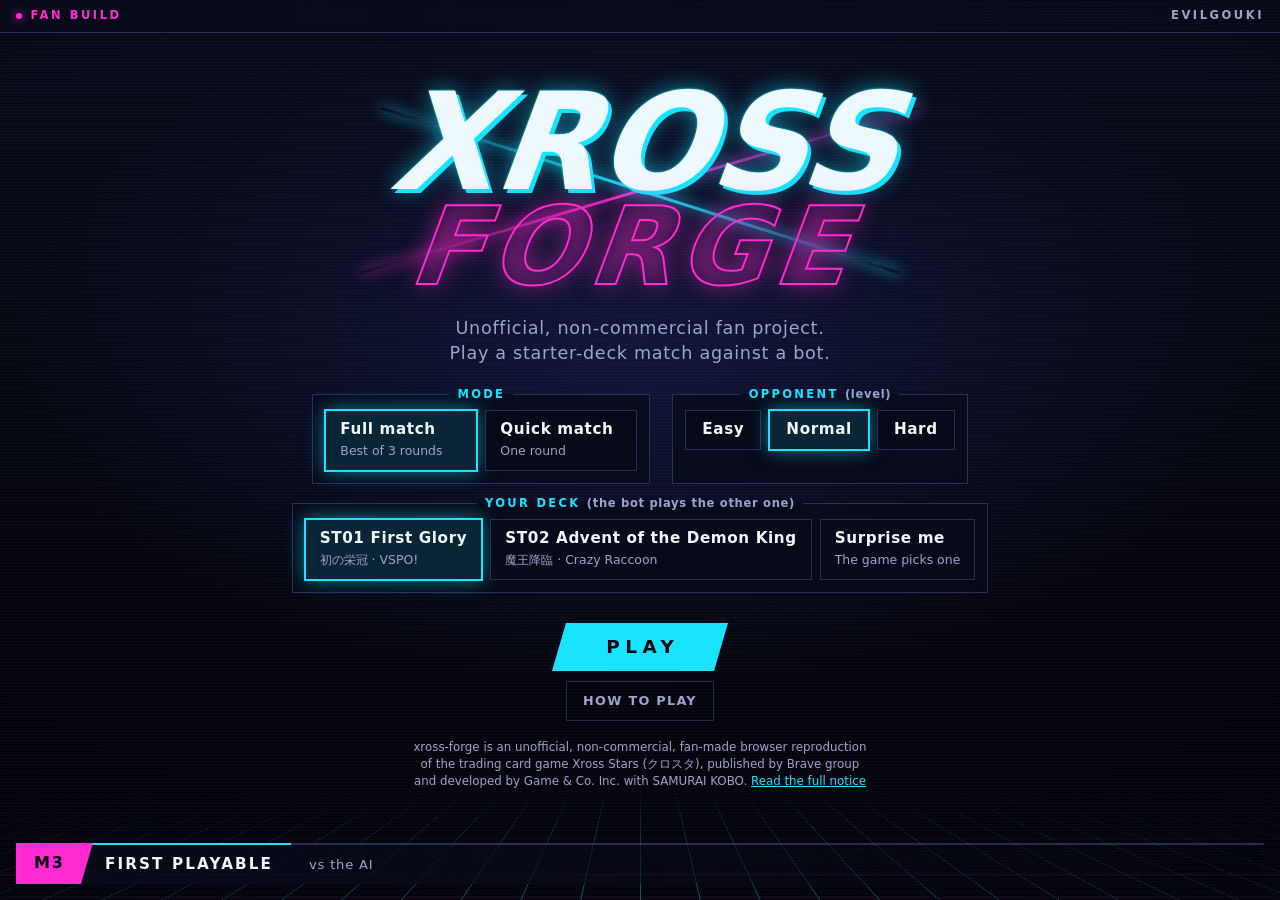
==== index.html @ f501d86b "M4 AI: easy/normal/hard bot in a Web Worker, decides from view() with determinized hidden info Utili" ====
<!DOCTYPE html>
<html lang="en">
<head>
<meta charset="utf-8">
<meta name="viewport" content="width=device-width, initial-scale=1, viewport-fit=cover">
<title>Xross Forge</title>
<link rel="icon" href="data:image/svg+xml,%3Csvg xmlns='http://www.w3.org/2000/svg' viewBox='0 0 32 32'%3E%3Crect width='32' height='32' fill='%2304050c'/%3E%3Cpath d='M6 6l20 20' stroke='%2318e4ff' stroke-width='4'/%3E%3Cpath d='M26 6L6 26' stroke='%23ff2bd1' stroke-width='4'/%3E%3C/svg%3E">
<meta name="theme-color" content="#04050c">
<link rel="stylesheet" href="styles.css?v=6b56ae3789">
</head>
<body>
<!-- Arena backdrop: pure CSS, no images. -->
<div class="arena" aria-hidden="true"><div class="floor"></div><div class="vignette"></div></div>

<div id="app">
  <div class="ticker"><span class="rec">Fan build</span><span>evilgouki</span></div>

  <main class="title" id="title-screen">
    <h1 class="wordmark"><span class="wm-xross">XROSS</span> <span class="wm-forge">FORGE</span></h1>
    <p class="subtitle">Unofficial, non-commercial fan project. Play a starter-deck match against a bot.</p>

    <section class="setup" aria-label="Match setup">
      <fieldset class="opt-group" id="opt-mode">
        <legend>Mode</legend>
        <label class="opt"><input type="radio" name="mode" value="full" checked><span class="opt-body"><b>Full match</b><i>Best of 3 rounds</i></span></label>
        <label class="opt"><input type="radio" name="mode" value="quick"><span class="opt-body"><b>Quick match</b><i>One round</i></span></label>
      </fieldset>
      <fieldset class="opt-group" id="opt-tier">
        <legend>Opponent <span class="legend-sub">(level)</span></legend>
        <label class="opt" title="Plays one card at a time and sometimes misjudges."><input type="radio" name="tier" value="easy"><span class="opt-body"><b>Easy</b></span></label>
        <label class="opt" title="Plans its whole turn before it plays a card."><input type="radio" name="tier" value="normal" checked><span class="opt-body"><b>Normal</b></span></label>
        <label class="opt" title="Plans its turn, then plays out your reply to check it is safe."><input type="radio" name="tier" value="hard"><span class="opt-body"><b>Hard</b></span></label>
      </fieldset>
      <fieldset class="opt-group" id="opt-deck">
        <legend>Your deck <span class="legend-sub">(the bot plays the other one)</span></legend>
        <label class="opt"><input type="radio" name="deck" value="ST01" checked><span class="opt-body"><b>ST01 First Glory</b><i>初の栄冠 · VSPO!</i></span></label>
        <label class="opt"><input type="radio" name="deck" value="ST02"><span class="opt-body"><b>ST02 Advent of the Demon King</b><i>魔王降臨 · Crazy Raccoon</i></span></label>
        <label class="opt"><input type="radio" name="deck" value="random"><span class="opt-body"><b>Surprise me</b><i>The game picks one</i></span></label>
      </fieldset>
    </section>

    <div class="play-wrap">
      <button id="play" class="play" type="button">Play</button>
      <p id="play-why" class="why" role="note" hidden></p>
      <p id="ai-status" class="ai-status" role="status" hidden></p>
      <button id="howto-open" class="btn ghost" type="button">How to play</button>
    </div>
    <p class="notice-line" id="notice-line"><span id="notice-text"></span> <button class="linkish" id="notice-open" type="button">Read the full notice</button></p>
  </main>

  <div id="game" hidden>
    <header id="topbar">
      <div class="tb-left"><span class="tb-kicker">XROSS FORGE</span></div>
      <div id="scorebug" aria-label="Scoreboard"></div>
      <div class="tb-right">
        <button class="btn tiny" id="btn-log" type="button">Log</button>
        <button class="btn tiny" id="btn-flag" type="button">Flag a bug</button>
        <button class="btn tiny" id="btn-speed" type="button">Speed: full</button>
        <button class="btn tiny" id="btn-exit" type="button">Menu</button>
      </div>
    </header>
    <main id="board">
      <section class="side side-1" id="side-1" data-seat="1" aria-label="Opponent"></section>
      <div id="mid">
        <div id="turnchip"></div>
        <div id="hint" role="status" aria-live="polite"></div>
        <div id="confirm-slot"></div>
        <div class="et-wrap">
          <span id="endturn-label" hidden></span>
          <button id="endturn" class="endturn" type="button" disabled><span class="et-main">END<br>TURN</span><span class="et-num"></span></button>
        </div>
      </div>
      <section class="side side-0" id="side-0" data-seat="0" aria-label="You"></section>
      <div id="prompt"></div>
      <button id="prompt-pill" class="pill" type="button" hidden></button>
    </main>
    <div id="hand" aria-label="Your hand"></div>
    <footer id="lower" aria-live="off">
      <span class="lt-tag" id="cap-tag">R1</span>
      <span class="lt-main" id="caption"></span>
    </footer>
    <aside id="drawer" aria-label="Game log">
      <div class="dr-head"><b>Game log</b><button class="btn tiny" id="log-close" type="button">Close</button></div>
      <ol id="log-list"></ol>
    </aside>
  </div>

  <footer class="lower-third" id="title-lower">
    <span class="lt-tag">M3</span>
    <span class="lt-main">First playable</span>
    <span class="lt-sub" id="lt-status">vs a random bot</span>
  </footer>
</div>

<!-- Overlays: decorative layers are pointer-events:none; the prompt, viewer and end screen are real dialogs. -->
<div id="fx-layer" aria-hidden="true"></div>
<div id="spot" aria-hidden="true"></div>
<div id="ribbon" aria-hidden="true"></div>
<div id="banner" aria-hidden="true"></div>
<div id="stinger" aria-hidden="true"></div>
<div id="notice" aria-hidden="true"></div>
<div id="fx-lock" aria-hidden="true"></div>
<button id="end-pill" class="pill" type="button" hidden>Show the result</button>
<div id="viewer" class="modal" role="dialog" aria-modal="true" aria-labelledby="viewer-title">
  <div class="modal-card"><div class="modal-head"><h2 id="viewer-title"></h2><button class="btn tiny" id="viewer-close" type="button">Close</button></div><div id="viewer-body"></div></div>
</div>
<div id="confirm-exit" class="modal" role="dialog" aria-modal="true" aria-labelledby="exit-title">
  <div class="modal-card small"><h2 id="exit-title">Leave the match?</h2>
    <div class="modal-actions">
      <button class="btn primary" id="exit-keep" type="button">Keep playing</button>
      <button class="btn" id="exit-concede" type="button">Concede the match</button>
      <button class="btn ghost" id="exit-quit" type="button">Quit to title</button>
    </div>
  </div>
</div>
<div id="endscreen" class="modal" role="dialog" aria-modal="true" aria-labelledby="end-title-h">
  <div class="modal-card end"><div id="end-body"></div>
    <div class="modal-actions">
      <button class="btn primary" id="end-rematch" type="button">Rematch</button>
      <button class="btn" id="end-title" type="button">Back to title</button>
      <button class="btn" id="end-bug" type="button">Save bug report</button>
      <button class="btn ghost" id="end-look" type="button">Look at the board</button>
    </div>
  </div>
</div>
<div id="howto" class="modal" role="dialog" aria-modal="true" aria-labelledby="howto-title">
  <div class="modal-card howto"><div class="modal-head"><h2 id="howto-title">How to play</h2><button class="btn tiny" id="howto-close" type="button">Close</button></div><div id="howto-body"></div></div>
</div>
<div id="notice-full" class="modal" role="dialog" aria-modal="true" aria-labelledby="notice-title">
  <div class="modal-card howto"><div class="modal-head"><h2 id="notice-title">Notice</h2><button class="btn tiny" id="notice-close" type="button">Close</button></div><div id="notice-body"></div></div>
</div>
<div id="zoom" aria-hidden="true"></div>
<div id="toast" role="status" aria-live="polite"></div>
<div id="ai-error" role="alert" hidden></div>

<!-- engine -->
<script src="js/ns.js?v=d16e124dae"></script>
<script src="js/rng.js?v=dc20b6eb4a"></script>
<script src="data/defects.js?v=e51ead7472"></script>
<script src="data/tags.js?v=d05e18e233"></script>
<script src="data/cards.js?v=c961b48a5c"></script>
<script src="data/decks.js?v=a23cbc6da5"></script>
<script src="data/abilities.js?v=bafac27c28"></script>
<script src="data/art-manifest.js?v=3f9445dbcb"></script>
<script src="data/sound-manifest.js?v=1f6724961e"></script>
<script src="js/engine/state.js?v=a1a0e7429e"></script>
<script src="js/engine/log.js?v=d7d546723a"></script>
<script src="js/engine/doors.js?v=38d30dbdf5"></script>
<script src="js/engine/abilities.js?v=b3fb7a03d6"></script>
<script src="js/engine/attack.js?v=320a253b66"></script>
<script src="js/engine/flow.js?v=5af106082c"></script>
<script src="js/engine/api.js?v=45ab9532d9"></script>
<!-- /engine -->
<!-- ai: the opponent. js/ai/worker.js importScripts the engine block above plus this block (tools/check-pages.mjs keeps them equal). -->
<!-- ai -->
<script src="js/ai/determinize.js?v=0a4954de31"></script>
<script src="js/ai/eval.js?v=9abe927716"></script>
<script src="js/ai/policies.js?v=ed7f5483be"></script>
<script src="js/ai/ai.js?v=3cd8e16f76"></script>
<!-- /ai -->
<!-- UI, in dependency order. Everything under js/ui/ is view layer. -->
<script src="js/ui/core.js?v=8216344311"></script>
<script src="js/ui/logtext.js?v=fec05a0333"></script>
<script src="js/ui/cardview.js?v=4440784c17"></script>
<script src="js/ui/preview.js?v=08d72548bc"></script>
<script src="js/ui/anim.js?v=7541b11a96"></script>
<script src="js/ui/targeting.js?v=7e25fce66c"></script>
<script src="js/ui/prompt.js?v=9fded582d8"></script>
<script src="js/ui/board.js?v=3e4b2495ef"></script>
<script src="js/ui/bot-random.js?v=75e84f3887"></script>
<script src="js/ui/bot-ai.js?v=fb0c3a1577"></script>
<script src="js/ui/game.js?v=bc16ce96f9"></script>
<script src="js/ui/title.js?v=aa9643813f"></script>
<script src="js/ui/boot.js?v=0fb5c858c3"></script>
</body>
</html>
---- styles.css ----
/* xross-forge: esports-broadcast look. Dark arena, neon cyan + magenta, a lower-third bar.
   Colours are custom properties on :root; rules below use the tokens. */
:root {
  color-scheme: dark;

  --bg-0: #04050c;          /* arena floor, darkest */
  --bg-1: #080b1a;          /* arena mid */
  --bg-2: #10153a;          /* arena glow */
  --panel: rgba(8, 11, 26, 0.82);
  --ink: #eef8ff;           /* primary text */
  --dim: #9aa4cc;           /* secondary text */
  --line: rgba(120, 140, 255, 0.28);

  --cyan: #18e4ff;          /* accent 1 */
  --cyan-glow: rgba(24, 228, 255, 0.55);
  --magenta: #ff2bd1;       /* accent 2 */
  --magenta-glow: rgba(255, 43, 209, 0.5);

  --font-display: "Arial Black", "Helvetica Neue", Impact, "Segoe UI", system-ui, sans-serif;
  --font-body: system-ui, -apple-system, "Segoe UI", Roboto, "Helvetica Neue", Arial, sans-serif;

  --gutter: 16px;
}

* { box-sizing: border-box; }
html { background: var(--bg-0); }
body {
  margin: 0;
  min-height: 100vh;
  min-height: 100dvh;
  background: var(--bg-0);
  color: var(--ink);
  font: 16px/1.45 var(--font-body);
  overflow-x: hidden;
  overflow-x: clip;
  -webkit-text-size-adjust: 100%;
}

/* ---- the arena: fixed backdrop, never scrolls, never widens the page ------------------- */
.arena {
  position: fixed;
  inset: 0;
  overflow: hidden;
  z-index: 0;
  pointer-events: none;
  background:
    radial-gradient(ellipse 70% 55% at 50% 38%, var(--bg-2) 0%, transparent 70%),
    linear-gradient(180deg, var(--bg-1) 0%, var(--bg-0) 62%);
}
/* stage lights: two crossing beams (the "xross") */
.arena::before,
.arena::after {
  content: "";
  position: absolute;
  top: -20%;
  left: 50%;
  width: 150vmax;
  height: 150vmax;
  margin-left: -75vmax;
  background: conic-gradient(from 0deg at 50% 0%, transparent 0 14deg, var(--cyan-glow) 15deg 16deg, transparent 17deg 360deg);
  opacity: 0.55;
  transform-origin: 50% 0;
}
.arena::after {
  background: conic-gradient(from 0deg at 50% 0%, transparent 0 343deg, var(--magenta-glow) 344deg 345deg, transparent 346deg 360deg);
}
.floor {
  position: absolute;
  left: -50%;
  right: -50%;
  bottom: -2%;
  height: 62%;
  transform-origin: 50% 100%;
  transform: perspective(520px) rotateX(62deg);
  background:
    linear-gradient(90deg, var(--cyan-glow) 1px, transparent 1px) 0 0 / 64px 64px,
    linear-gradient(0deg, var(--magenta-glow) 1px, transparent 1px) 0 0 / 64px 64px;
  -webkit-mask-image: linear-gradient(0deg, #000 0%, transparent 92%);
  mask-image: linear-gradient(0deg, #000 0%, transparent 92%);
  opacity: 0.85;
  animation: floor-scroll 6s linear infinite;
}
.vignette {
  position: absolute;
  inset: 0;
  background:
    radial-gradient(ellipse 120% 90% at 50% 45%, transparent 55%, var(--bg-0) 100%),
    repeating-linear-gradient(0deg, rgba(255, 255, 255, 0.025) 0 1px, transparent 1px 3px);
}
@keyframes floor-scroll { to { background-position: 0 64px, 0 64px; } }

/* ---- layout: ticker / title / lower third ---------------------------------------------- */
#app {
  position: relative;
  z-index: 1;
  min-height: 100vh;
  min-height: 100dvh;
  display: grid;
  grid-template-rows: auto 1fr auto;
  padding-top: env(safe-area-inset-top);
}

.ticker {
  display: flex;
  align-items: center;
  justify-content: space-between;
  gap: 12px;
  padding: 10px max(var(--gutter), env(safe-area-inset-right)) 10px max(var(--gutter), env(safe-area-inset-left));
  font: 700 0.72rem/1 var(--font-body);
  letter-spacing: 0.22em;
  text-transform: uppercase;
  color: var(--dim);
  border-bottom: 1px solid var(--line);
  background: linear-gradient(90deg, var(--panel), transparent);
}
.ticker .rec { color: var(--magenta); }
.ticker .rec::before { content: ""; display: inline-block; width: 0.55em; height: 0.55em; margin-right: 0.7em; border-radius: 50%; background: var(--magenta); box-shadow: 0 0 10px var(--magenta); animation: blink 1.6s steps(2, jump-none) infinite; }
@keyframes blink { 50% { opacity: 0.25; } }

.title {
  display: flex;
  flex-direction: column;
  align-items: center;
  justify-content: center;
  text-align: center;
  padding: 24px var(--gutter);
  min-width: 0;
}

/* ---- the wordmark: CSS text only ------------------------------------------------------- */
.wordmark {
  position: relative;
  margin: 0;
  display: flex;
  flex-direction: column;
  align-items: center;
  font: 900 italic clamp(3.6rem, 21vw, 9.5rem) / 0.86 var(--font-display);
  letter-spacing: -0.01em;
  text-transform: uppercase;
  transform: skewX(-7deg);
}
.wordmark .wm-xross {
  color: var(--ink);
  text-shadow: 0 0 22px var(--cyan-glow), 0 0 2px var(--cyan), 4px 4px 0 var(--cyan);
}
.wordmark .wm-forge {
  font-size: 0.8em;
  letter-spacing: 0.06em;
  color: transparent;
  -webkit-text-stroke: 2px var(--magenta);
  text-shadow: 0 0 24px var(--magenta-glow);
  paint-order: stroke fill;
}
/* the cross behind the wordmark: two bars, one per accent */
.wordmark::before,
.wordmark::after {
  content: "";
  position: absolute;
  left: -6%;
  right: -6%;
  top: 50%;
  height: 3px;
  z-index: -1;
  transform-origin: 50% 50%;
}
.wordmark::before { background: linear-gradient(90deg, transparent, var(--cyan), transparent); transform: rotate(17deg); box-shadow: 0 0 14px var(--cyan); }
.wordmark::after  { background: linear-gradient(90deg, transparent, var(--magenta), transparent); transform: rotate(-17deg); box-shadow: 0 0 14px var(--magenta); }

.subtitle {
  margin: 22px 0 0;
  max-width: 60ch;
  text-wrap: balance;
  font-size: clamp(0.9rem, 3.6vw, 1.1rem);
  letter-spacing: 0.04em;
  color: var(--dim);
}

/* ---- the Play button: disabled until the engine exists --------------------------------- */
.play-wrap { margin-top: 30px; display: flex; flex-direction: column; align-items: center; gap: 10px; }
.play {
  appearance: none;
  min-width: 11rem;
  min-height: 48px;
  padding: 12px 40px;
  font: 800 1.15rem/1 var(--font-display);
  letter-spacing: 0.3em;
  text-transform: uppercase;
  text-indent: 0.3em;
  color: var(--bg-0);
  background: var(--cyan);
  border: 0;
  clip-path: polygon(14px 0, 100% 0, calc(100% - 14px) 100%, 0 100%);
  cursor: pointer;
  box-shadow: 0 0 28px var(--cyan-glow);
}
.play:hover:not(:disabled) { background: var(--magenta); }
.play:focus-visible { outline: 3px solid var(--magenta); outline-offset: 4px; }
.play:disabled {
  cursor: not-allowed;
  color: var(--dim);
  background: transparent;
  /* clip-path would cut a border, so the outline is an inset shadow instead */
  background-color: var(--panel);
  box-shadow: inset 0 0 0 2px var(--line);
}
.why {
  margin: 0;
  font-size: 0.82rem;
  letter-spacing: 0.12em;
  text-transform: uppercase;
  color: var(--dim);
}
.why::before { content: "LOCKED"; margin-right: 0.9em; padding: 2px 7px; font-weight: 800; letter-spacing: 0.16em; color: var(--magenta); border: 1px solid var(--magenta); }

/* ---- lower third ----------------------------------------------------------------------- */
.lower-third {
  display: flex;
  flex-wrap: wrap;
  align-items: stretch;
  margin: 0 var(--gutter) max(var(--gutter), env(safe-area-inset-bottom));
  max-width: 100%;
}
.lower-third > * { display: flex; align-items: center; padding: 10px 18px; min-width: 0; }
.lt-tag {
  font: 900 1rem/1 var(--font-display);
  letter-spacing: 0.12em;
  color: var(--bg-0);
  background: var(--magenta);
  clip-path: polygon(0 0, 100% 0, calc(100% - 12px) 100%, 0 100%);
  padding-right: 28px;
}
.lt-main {
  font: 800 0.95rem/1.2 var(--font-display);
  letter-spacing: 0.14em;
  text-transform: uppercase;
  background: var(--panel);
  border-top: 2px solid var(--cyan);
  margin-left: -10px;
  padding-left: 22px;
}
.lt-sub {
  flex: 1 1 14rem;
  font-size: 0.82rem;
  letter-spacing: 0.06em;
  color: var(--dim);
  background: linear-gradient(90deg, var(--panel), transparent);
  border-top: 2px solid var(--line);
}
.lt-sub { gap: 0.6em; }
.lt-sub .ok { color: var(--cyan); font-weight: 700; }

/* ---- small screens ---------------------------------------------------------------------- */
@media (max-width: 480px) {
  .lower-third > * { padding: 9px 14px; }
  .lt-sub { flex-basis: 100%; border-top-width: 1px; }
  .lt-main { flex: 1 1 0; }
  .wordmark .wm-forge { -webkit-text-stroke-width: 1.5px; }
}
@media (max-height: 520px) and (orientation: landscape) {
  .title { padding-block: 8px; }
  .wordmark { font-size: clamp(2.6rem, 14vh, 6rem); }
  .subtitle { margin-top: 10px; }
  .play-wrap { margin-top: 14px; }
}
@media (prefers-reduced-motion: reduce) {
  .floor, .ticker .rec::before { animation: none; }
}

/* =====================================================================================
   M3: the first playable. Title setup, the board, prompts, effects.
   Colours are tokens; everything below uses them.
   ===================================================================================== */
:root {
  --c-blue: #3d8bff;
  --c-green: #2fd07a;
  --c-red: #ff4f6a;
  --c-yellow: #ffd23f;
  --c-colorless: #9aa4cc;
  --ok: #3ddc97;
  --danger: #ff4d6d;
  --gold: #ffd23f;
  --card-bg: #0b1030;
  --card-bg-2: #141a45;
  --scrim: rgba(2, 3, 10, 0.72);
  --shade: rgba(0, 0, 0, 0.5);
  --shade-soft: var(--shade-soft);
  --shine: var(--shine);
  --white: #ffffff;
  --clear: rgba(2, 3, 10, 0);
  --focus: var(--magenta);
}
.col-blue { --cc: var(--c-blue); }
.col-green { --cc: var(--c-green); }
.col-red { --cc: var(--c-red); }
.col-yellow { --cc: var(--c-yellow); }
.col-colorless { --cc: var(--c-colorless); }

[hidden] { display: none !important; }
button { font: inherit; color: inherit; }
button:focus-visible, [role="button"]:focus-visible, input:focus-visible + .opt-body { outline: 3px solid var(--focus); outline-offset: 2px; }

/* ---- title: setup panel -------------------------------------------------------------- */
.setup { margin-top: 22px; display: flex; flex-wrap: wrap; gap: 14px 22px; justify-content: center; max-width: min(860px, 100%); }
.opt-group { margin: 0; padding: 10px 12px 12px; border: 1px solid var(--line); background: var(--panel); min-width: 0; display: flex; flex-wrap: wrap; gap: 8px; justify-content: center; }
.opt-group legend { padding: 0 8px; font: 800 0.72rem/1 var(--font-body); letter-spacing: 0.2em; text-transform: uppercase; color: var(--cyan); }
.legend-sub { color: var(--dim); letter-spacing: 0.06em; text-transform: none; font-weight: 600; }
.opt { position: relative; cursor: pointer; }
.opt input { position: absolute; opacity: 0; inset: 0; margin: 0; cursor: pointer; }
.opt-body { display: flex; flex-direction: column; gap: 3px; min-width: 9.5rem; padding: 10px 14px; text-align: left; border: 1px solid var(--line); background: color-mix(in srgb, var(--bg-1) 80%, transparent); }
.opt-body b { font: 800 0.95rem/1.15 var(--font-display); letter-spacing: 0.04em; }
.opt-body i { font-style: normal; font-size: 0.78rem; color: var(--dim); }
.opt input:checked + .opt-body { border-color: var(--cyan); box-shadow: 0 0 0 1px var(--cyan), 0 0 18px var(--cyan-glow); background: color-mix(in srgb, var(--cyan) 12%, var(--bg-1)); }
.opt:hover .opt-body { border-color: var(--magenta); }
.play-wrap { flex-direction: column; }
.notice-line { margin: 18px 0 0; max-width: 62ch; font-size: 0.74rem; line-height: 1.45; color: var(--dim); text-wrap: balance; }
.linkish { appearance: none; background: none; border: 0; padding: 0; color: var(--cyan); text-decoration: underline; cursor: pointer; font-size: inherit; }

/* ---- buttons -------------------------------------------------------------------------- */
.btn { appearance: none; cursor: pointer; padding: 9px 16px; min-height: 40px; font: 800 0.8rem/1.1 var(--font-body); letter-spacing: 0.1em; text-transform: uppercase; color: var(--ink); background: color-mix(in srgb, var(--bg-2) 85%, transparent); border: 1px solid var(--line); }
.btn:hover:not(:disabled) { border-color: var(--cyan); }
.btn.primary { color: var(--bg-0); background: var(--cyan); border-color: var(--cyan); box-shadow: 0 0 16px var(--cyan-glow); }
.btn.primary:hover:not(:disabled) { background: var(--magenta); border-color: var(--magenta); }
.btn.ghost { background: transparent; color: var(--dim); }
.btn.tiny { min-height: 30px; padding: 5px 10px; font-size: 0.68rem; }
.btn.big { min-height: 56px; padding: 14px 28px; font-size: 1.05rem; }
.btn.step { min-width: 40px; min-height: 40px; padding: 4px; font-size: 1.2rem; }
.btn:disabled { opacity: 0.4; cursor: not-allowed; box-shadow: none; }
.btn.is-picked { border-color: var(--magenta); box-shadow: 0 0 12px var(--magenta-glow); }
.pill { position: absolute; left: 50%; top: 50%; transform: translate(-50%, -50%); z-index: 30; appearance: none; cursor: pointer; padding: 10px 18px; font: 800 0.8rem/1 var(--font-body); letter-spacing: 0.08em; text-transform: uppercase; color: var(--bg-0); background: var(--magenta); border: 0; border-radius: 99px; box-shadow: 0 0 22px var(--magenta-glow); animation: pill-pulse 1.4s ease-in-out infinite; }
#end-pill { position: fixed; z-index: 70; top: auto; bottom: 14%; }
@keyframes pill-pulse { 50% { box-shadow: 0 0 34px var(--magenta); } }

/* ---- game shell: the board is the whole window ---------------------------------------- */
body.in-game { overflow: hidden; height: 100dvh; }
body.in-game #app > .ticker, body.in-game #title-screen, body.in-game #title-lower { display: none; }
#game {
  position: fixed; inset: 0; z-index: 2;
  display: grid; grid-template-columns: minmax(0, 1fr); grid-template-rows: auto minmax(0, 1fr) auto auto;
  padding: env(safe-area-inset-top) env(safe-area-inset-right) env(safe-area-inset-bottom) env(safe-area-inset-left);
  overflow: hidden;
  /* sizes: leader slot (square), play-area card, hand card (heights) */
  --lh: clamp(60px, calc((100dvh - 330px) * 0.28), 150px);
  --ph: calc(var(--lh) * 0.62);
  --hh: clamp(84px, calc((100dvh - 330px) * 0.27), 150px);
  --pad: 10px;
}
#topbar { display: grid; grid-template-columns: 1fr auto 1fr; align-items: center; gap: 8px; padding: 6px var(--pad); border-bottom: 1px solid var(--line); background: linear-gradient(180deg, var(--panel), transparent); min-height: 44px; }
.tb-kicker { font: 900 0.7rem/1 var(--font-display); letter-spacing: 0.3em; color: var(--dim); }
.tb-right { display: flex; gap: 6px; justify-content: flex-end; flex-wrap: nowrap; }
#scorebug { display: flex; align-items: stretch; justify-content: center; font-family: var(--font-display); }
.sb-side { display: flex; align-items: center; gap: 8px; padding: 4px 12px; background: var(--panel); border-top: 2px solid var(--line); min-width: 0; }
.sb-side.is-turn { border-top-color: var(--cyan); box-shadow: 0 -6px 14px -8px var(--cyan-glow) inset; }
.sb-opp.is-turn { border-top-color: var(--magenta); }
.sb-you { clip-path: polygon(0 0, 100% 0, calc(100% - 10px) 100%, 0 100%); padding-right: 20px; }
.sb-opp { clip-path: polygon(10px 0, 100% 0, 100% 100%, 0 100%); padding-left: 20px; flex-direction: row-reverse; }
.sb-name { font-weight: 900; letter-spacing: 0.14em; font-size: 0.8rem; }
.sb-deck { font: 600 0.62rem/1 var(--font-body); color: var(--dim); max-width: 9rem; overflow: hidden; text-overflow: ellipsis; white-space: nowrap; letter-spacing: 0.04em; }
.sb-score { font-weight: 900; font-size: 1.5rem; min-width: 1ch; text-align: center; }
.sb-pips { display: flex; gap: 3px; }
.sb-pip { width: 9px; height: 9px; border: 1px solid var(--dim); transform: skewX(-12deg); }
.sb-pip.on { background: var(--gold); border-color: var(--gold); box-shadow: 0 0 8px var(--gold); }
.sb-mid { display: flex; flex-direction: column; align-items: center; justify-content: center; padding: 2px 14px; background: var(--bg-0); border: 1px solid var(--line); min-width: 8.5rem; }
.sb-round { font-weight: 900; font-size: 0.95rem; letter-spacing: 0.18em; }
.sb-mode { font: 700 0.56rem/1.2 var(--font-body); letter-spacing: 0.16em; color: var(--dim); }
.sb-mp { margin-top: 2px; padding: 1px 8px; font: 900 0.58rem/1.3 var(--font-body); letter-spacing: 0.2em; color: var(--bg-0); background: var(--gold); animation: pill-pulse 1s ease-in-out infinite; }
body.match-point .arena { animation: crowd 2.2s ease-in-out infinite; }
@keyframes crowd { 50% { filter: brightness(1.45) saturate(1.3); } }

#board { position: relative; min-height: 0; display: grid; grid-template-rows: minmax(0, 1fr) auto minmax(0, 1fr); padding: 0 var(--pad); overflow: hidden; }
#board.is-locked .is-actable, #board.is-locked .r-actor, #board.is-locked .r-target { animation: none; }

/* ---- a side: zones | field | tactics ------------------------------------------------ */
.side { display: grid; grid-template-columns: auto minmax(0, 1fr) auto; align-items: center; gap: 10px; min-height: 0; padding: 4px 0; border-bottom: 1px solid transparent; }
.side-1 { align-items: end; }
.side.is-active { background: linear-gradient(90deg, transparent, color-mix(in srgb, var(--cyan) 7%, transparent), transparent); }
.side-1.is-active { background: linear-gradient(90deg, transparent, color-mix(in srgb, var(--magenta) 8%, transparent), transparent); }
.zones { display: flex; flex-direction: column; gap: 4px; align-self: center; }
.zone { display: flex; align-items: center; justify-content: space-between; gap: 8px; min-width: 6.6rem; padding: 4px 8px; font: 700 0.6rem/1.1 var(--font-body); letter-spacing: 0.1em; background: var(--panel); border: 1px solid var(--line); color: var(--ink); text-align: left; }
button.zone { cursor: pointer; appearance: none; }
button.zone:hover { border-color: var(--cyan); }
.z-label { color: var(--dim); }
.z-count { font: 800 0.95rem/1 var(--font-display); color: var(--ink); }
.pips { display: flex; gap: 3px; }
.pip { width: 10px; height: 14px; border: 1px solid var(--cyan); transform: skewX(-10deg); }
.pip.on { background: var(--cyan); box-shadow: 0 0 8px var(--cyan-glow); }
.field { display: flex; flex-direction: column; gap: 6px; min-width: 0; align-items: center; justify-content: center; }
.leaders { display: grid; grid-template-columns: repeat(4, var(--lh)); gap: 4px; justify-content: center; }
.playarea { height: var(--ph); width: 100%; max-width: calc(var(--lh) * 4 + 12px); display: flex; align-items: center; justify-content: flex-start; padding: 2px 6px; background: color-mix(in srgb, var(--bg-1) 70%, transparent); border: 1px dashed var(--line); overflow: hidden; }
.playarea > .card { flex: 0 1 auto; margin-right: 6px; }
.pa-empty { font: 700 0.6rem/1 var(--font-body); letter-spacing: 0.2em; color: var(--dim); opacity: 0.6; margin: auto; }
.tactics { display: flex; flex-direction: column; gap: 4px; align-self: center; align-items: center; }
.tac-row { display: flex; gap: 5px; min-height: var(--ph); align-items: center; }

/* ---- cards ---------------------------------------------------------------------------- */
.card { --w: calc(var(--hh) * 5 / 7); position: relative; display: flex; flex-direction: column; flex: 0 0 auto; width: var(--w); aspect-ratio: 5 / 7; container: card / inline-size; background: linear-gradient(180deg, var(--card-bg-2), var(--card-bg)); border: 2px solid var(--cc, var(--line)); border-radius: 6px; overflow: hidden; color: var(--ink); text-align: left; user-select: none; -webkit-user-select: none; -webkit-touch-callout: none; box-shadow: 0 2px 10px var(--shade); }
.card.mini { width: calc(var(--ph) * 5 / 7); }
.card.handcard { width: calc(var(--hh) * 5 / 7); transition: transform 0.12s ease; touch-action: manipulation; }
.c-art { position: relative; flex: 0 0 44%; display: flex; align-items: center; justify-content: center; background: radial-gradient(circle at 30% 20%, color-mix(in srgb, var(--cc, var(--c-colorless)) 70%, var(--white) 10%), color-mix(in srgb, var(--cc, var(--c-colorless)) 28%, var(--card-bg)) 75%); }
.c-init { font: 900 38cqw/1 var(--font-display); font-style: italic; color: color-mix(in srgb, var(--ink) 92%, var(--cc)); text-shadow: 0 2px 0 var(--shade); }
.c-ph { position: absolute; bottom: 2px; left: 0; right: 0; text-align: center; font: 800 clamp(5px, 7cqw, 9px)/1 var(--font-body); letter-spacing: 0.14em; color: color-mix(in srgb, var(--ink) 80%, transparent); text-shadow: 0 1px 2px var(--shade); }
.c-cost { position: absolute; top: 3px; left: 3px; min-width: 20cqw; height: 20cqw; display: flex; align-items: center; justify-content: center; font: 900 14cqw/1 var(--font-display); color: var(--bg-0); background: var(--cyan); border-radius: 50%; box-shadow: 0 0 6px var(--cyan-glow); }
.c-type { position: absolute; top: 3px; right: 3px; padding: 1px 4px; font: 800 clamp(5px, 7.5cqw, 9px)/1.2 var(--font-body); letter-spacing: 0.08em; color: var(--ink); background: var(--scrim); border-radius: 2px; }
.c-name { padding: 3px 6px 0; font: 800 clamp(8px, 11cqw, 15px)/1.15 var(--font-body); }
.c-jp { padding: 0 6px; font: 600 clamp(6px, 8cqw, 11px)/1.2 var(--font-body); color: var(--dim); }
.c-text { padding: 2px 6px 4px; font: 500 clamp(6px, 8cqw, 12px)/1.25 var(--font-body); color: color-mix(in srgb, var(--ink) 88%, transparent); white-space: pre-line; overflow: hidden; flex: 1 1 0; min-height: 0; }
@container card (max-width: 62px) { .c-name, .c-jp, .c-text, .c-ph { display: none; } .c-art { flex: 1 1 auto; } .c-init { font-size: 34cqw; } .c-type { display: none; } }
@container card (min-width: 63px) and (max-width: 86px) { .c-jp, .c-text { display: none; } .c-art { flex-basis: 58%; } }
@container card (min-width: 87px) and (max-width: 119px) { .c-jp { display: none; } }
.card.type-pp .c-text { display: none; }
.card.back { background: repeating-linear-gradient(45deg, var(--card-bg) 0 6px, var(--card-bg-2) 6px 12px); border-color: var(--line); align-items: center; justify-content: center; }
.c-backmark { font: 900 28cqw/1 var(--font-display); font-style: italic; color: var(--dim); opacity: 0.7; }
.card.mini.tac { cursor: default; }
.c-why { position: absolute; left: 0; right: 0; bottom: 0; padding: 3px 5px; font: 700 clamp(7px, 8.5cqw, 11px)/1.2 var(--font-body); color: var(--ink); background: color-mix(in srgb, var(--danger) 78%, var(--bg-0)); }
.c-armed { position: absolute; left: 0; right: 0; bottom: 0; text-align: center; font: 900 clamp(6px, 9cqw, 10px)/1.5 var(--font-body); letter-spacing: 0.16em; color: var(--bg-0); background: var(--gold); }
.card.armed { box-shadow: 0 0 0 2px var(--gold), 0 0 16px var(--gold); }
.card.is-source { box-shadow: 0 0 0 2px var(--magenta), 0 0 16px var(--magenta-glow); }

/* hand */
#hand { display: flex; justify-content: center; align-items: flex-end; height: calc(var(--hh) + 18px); padding: 10px var(--pad) 4px; position: relative; z-index: 3; }
.hand-slot { flex: 0 1 calc(var(--hh) * 5 / 7 + 8px); min-width: 24px; display: flex; justify-content: flex-start; }
.hand-slot:last-child { flex-shrink: 0; }
.handcard:hover, .handcard:focus-visible { transform: translateY(-12px); z-index: 6; }
.handcard.is-selected { transform: translateY(-18px); z-index: 7; }
.handcard.is-lifting, .card.is-lifting { opacity: 0.15; }
.is-disabled { filter: saturate(0.4) brightness(0.72); cursor: help; }
.is-disabled .c-why { filter: none; }
.is-actable { cursor: pointer; animation: actable 1.4s ease-in-out infinite; animation-delay: var(--pd, 0s); border-color: var(--cyan); }
@keyframes actable { 0%, 100% { box-shadow: 0 0 0 1px var(--cyan), 0 0 6px var(--cyan-glow); } 50% { box-shadow: 0 0 0 2px var(--cyan), 0 0 22px var(--cyan); } }
.is-selected { border-color: var(--magenta) !important; animation: none; box-shadow: 0 0 0 3px var(--magenta), 0 0 26px var(--magenta-glow) !important; }

/* ---- leaders -------------------------------------------------------------------------- */
.l-slot { width: var(--lh); height: var(--lh); display: flex; align-items: center; justify-content: center; }
.leader { position: relative; display: flex; flex-direction: column; width: calc(var(--lh) * 0.82); height: var(--lh); container: leader / inline-size; background: linear-gradient(180deg, var(--card-bg-2), var(--card-bg)); border: 2px solid var(--cc, var(--line)); border-radius: 6px; overflow: hidden; transition: transform 0.35s cubic-bezier(.3, .7, .3, 1), filter 0.35s; box-shadow: 0 2px 10px var(--shade); }
.leader .c-art { flex-basis: 38%; }
.leader .c-init { font-size: 30cqw; }
.l-name { padding: 2px 5px 0; font: 800 clamp(9px, 12cqw, 15px)/1.1 var(--font-body); }
.l-jp { padding: 0 5px; font: 600 clamp(7px, 8cqw, 11px)/1.2 var(--font-body); color: var(--dim); white-space: nowrap; overflow: hidden; text-overflow: ellipsis; }
.l-stats { display: flex; flex-direction: column; padding: 1px 5px; font: 800 clamp(9px, 11cqw, 14px)/1.15 var(--font-body); }
.l-atk { color: var(--c-red); filter: brightness(1.25); white-space: nowrap; }
@container leader (max-width: 76px) { .l-stats .k, .l-stats .mx { display: none; } .l-atk::before { content: '\2694\FE0E'; } .l-hp::before { content: '\2665\FE0E'; } .l-stats { gap: 2px; flex-direction: row; justify-content: space-between; } }
.l-hp { color: var(--ok); white-space: nowrap; }
.l-bar { appearance: none; -webkit-appearance: none; display: block; width: calc(100% - 10px); height: 5px; margin: 1px 5px 3px; border: 0; background: var(--bg-0); overflow: hidden; }
.l-bar::-webkit-progress-bar { background: var(--bg-0); }
.l-bar::-webkit-progress-value { background: var(--ok); }
.l-bar::-moz-progress-bar { background: var(--ok); }
.l-dmg { position: absolute; top: 3px; right: 3px; padding: 1px 6px; font: 900 clamp(10px, 14cqw, 16px)/1.2 var(--font-display); color: var(--ink); background: var(--danger); border-radius: 3px; box-shadow: 0 0 8px var(--danger); }
.l-awk { position: absolute; top: 3px; left: 3px; padding: 1px 5px; font: 900 clamp(6px, 8cqw, 10px)/1.3 var(--font-body); letter-spacing: 0.12em; color: var(--bg-0); background: var(--gold); border-radius: 2px; box-shadow: 0 0 10px var(--gold); }
.leader.is-awake { border-color: var(--gold); box-shadow: 0 0 0 1px var(--gold), 0 0 18px color-mix(in srgb, var(--gold) 70%, transparent); background: linear-gradient(180deg, color-mix(in srgb, var(--gold) 22%, var(--card-bg-2)), var(--card-bg)); }
.leader.is-awake .c-art { background: radial-gradient(circle at 50% 30%, var(--gold), color-mix(in srgb, var(--cc) 40%, var(--card-bg)) 80%); }
.leader.is-down { transform: rotate(90deg); filter: grayscale(0.85) brightness(0.55); }
.l-stamp { display: none; position: absolute; inset: auto 0 38% 0; text-align: center; font: 900 clamp(12px, 18cqw, 22px)/1 var(--font-display); letter-spacing: 0.14em; color: var(--danger); text-shadow: 0 0 6px var(--bg-0); }
.leader.is-down .l-stamp { display: block; }
.l-eq { position: absolute; left: 0; right: 0; bottom: 14px; display: flex; flex-direction: column; gap: 1px; padding: 0 3px; }
.eq-chip { font: 800 clamp(6px, 8cqw, 10px)/1.25 var(--font-body); padding: 1px 4px; color: var(--bg-0); background: var(--cyan); border-radius: 2px; white-space: nowrap; overflow: hidden; text-overflow: ellipsis; }
.l-preview { position: absolute; left: 50%; top: 40%; transform: translate(-50%, -50%); padding: 3px 9px; font: 900 clamp(14px, 22cqw, 26px)/1 var(--font-display); color: var(--ink); background: var(--danger); border: 2px solid var(--ink); border-radius: 4px; box-shadow: 0 0 14px var(--danger); z-index: 3; }
.l-preview.is-down { background: var(--bg-0); color: var(--danger); letter-spacing: 0.08em; }
.leader[role="button"] { cursor: pointer; }
.r-actor { border-color: var(--cyan); animation: actable 1.4s ease-in-out infinite; animation-delay: var(--pd, 0s); }
.r-target { border-color: var(--danger); animation: target-pulse 1.4s ease-in-out infinite; animation-delay: var(--pd, 0s); }
.r-choose { border-color: var(--gold); animation: choose-pulse 1.4s ease-in-out infinite; animation-delay: var(--pd, 0s); }
@keyframes target-pulse { 0%, 100% { box-shadow: 0 0 0 1px var(--danger), 0 0 6px var(--danger); } 50% { box-shadow: 0 0 0 2px var(--danger), 0 0 22px var(--danger); } }
@keyframes choose-pulse { 0%, 100% { box-shadow: 0 0 0 1px var(--gold), 0 0 6px var(--gold); } 50% { box-shadow: 0 0 0 2px var(--gold), 0 0 22px var(--gold); } }
.r-picked { animation: none; border-color: var(--magenta); box-shadow: 0 0 0 3px var(--magenta), 0 0 26px var(--magenta-glow); }
.is-hovered { box-shadow: 0 0 0 3px var(--ink), 0 0 20px var(--ink); }

/* ---- the strip between the sides: turn chip, hint, confirm, End turn ------------------- */
#mid { display: flex; align-items: center; gap: 10px; height: 56px; padding: 2px 4px; position: relative; z-index: 4; border-top: 1px solid var(--line); border-bottom: 1px solid var(--line); background: linear-gradient(90deg, transparent, var(--panel) 20%, var(--panel) 80%, transparent); }
#turnchip { flex: 0 0 auto; padding: 4px 10px; font: 900 0.72rem/1 var(--font-display); letter-spacing: 0.16em; color: var(--ink); background: var(--bg-2); border-left: 4px solid var(--magenta); }
#turnchip.is-mine { border-left-color: var(--cyan); background: color-mix(in srgb, var(--cyan) 20%, var(--bg-2)); }
#hint { flex: 1 1 0; min-width: 0; font-size: 0.9rem; line-height: 1.25; color: var(--ink); display: -webkit-box; -webkit-line-clamp: 3; line-clamp: 3; -webkit-box-orient: vertical; overflow: hidden; }
#hint.is-preview { color: var(--gold); font-weight: 700; }
#confirm-slot { display: flex; gap: 6px; flex: 0 1 auto; }
#confirm-slot .btn { white-space: normal; max-width: 22rem; max-height: 100%; overflow: hidden; line-height: 1.1; }
.et-wrap { display: flex; align-items: center; gap: 8px; flex: 0 0 auto; }
#endturn-label { max-width: 10rem; font-size: 0.7rem; line-height: 1.25; color: var(--dim); text-align: right; }
.endturn { appearance: none; position: relative; width: 66px; height: 66px; margin: -5px 0; border-radius: 50%; cursor: pointer; display: flex; flex-direction: column; align-items: center; justify-content: center; gap: 1px; color: var(--bg-0); background: var(--magenta); border: 3px solid var(--ink); box-shadow: 0 0 20px var(--magenta-glow); }
.et-main { font: 900 0.62rem/1.05 var(--font-display); letter-spacing: 0.1em; text-align: center; }
.et-num { font: 900 0.8rem/1 var(--font-display); }
.endturn:disabled { cursor: not-allowed; background: var(--bg-2); color: var(--dim); border-color: var(--line); box-shadow: none; }
.endturn:hover:not(:disabled) { background: var(--cyan); box-shadow: 0 0 24px var(--cyan-glow); }

/* ---- lower third (caption) ------------------------------------------------------------ */
#lower { display: flex; align-items: stretch; margin: 0 var(--pad) 4px; min-height: 30px; }
#lower .lt-tag, #lower .lt-main { padding: 6px 14px; display: flex; align-items: center; }
#lower .lt-tag { font-size: 0.75rem; padding-right: 24px; flex: 0 0 auto; }
#lower .lt-main { flex: 1 1 0; min-width: 0; text-transform: none; letter-spacing: 0.02em; font: 600 0.85rem/1.25 var(--font-body); overflow: hidden; }
.cardref { color: var(--cyan); text-decoration: underline dotted; cursor: help; font-weight: 700; }

/* ---- prompt --------------------------------------------------------------------------- */
#prompt { position: absolute; inset: 0; z-index: 20; display: none; align-items: center; justify-content: center; pointer-events: none; }
#prompt.open { display: flex; }
.prompt-card { pointer-events: auto; display: flex; flex-direction: column; gap: 8px; width: min(760px, 96%); max-height: 96%; padding: 10px 14px; background: color-mix(in srgb, var(--bg-0) 94%, transparent); border: 1px solid var(--cyan); box-shadow: 0 0 30px var(--cyan-glow), 0 0 0 100vmax var(--clear); }
.prompt-card.is-modal { box-shadow: 0 0 30px var(--cyan-glow), 0 0 0 100vmax var(--scrim); }
.p-head { display: flex; gap: 12px; align-items: flex-start; }
.p-source .card { --w: 56px; }
.p-titles { min-width: 0; flex: 1; }
.p-purpose { font: 900 0.68rem/1.2 var(--font-body); letter-spacing: 0.18em; color: var(--cyan); }
.p-tag { padding: 1px 8px; color: var(--bg-0); background: var(--cyan); }
.p-from { color: var(--dim); letter-spacing: 0.06em; text-transform: none; font-weight: 700; }
.p-text { margin-top: 4px; font: 800 1.05rem/1.25 var(--font-body); }
.p-rule { margin-top: 2px; font-size: 0.74rem; color: var(--dim); }
.p-body { min-height: 0; overflow-y: auto; overscroll-behavior: contain; }
.p-big { display: flex; gap: 14px; justify-content: center; flex-wrap: wrap; padding: 6px 0; }
.p-chips { display: flex; flex-wrap: wrap; gap: 6px; }
.chip { appearance: none; cursor: pointer; display: flex; align-items: center; gap: 8px; padding: 6px 10px; min-height: 38px; background: var(--bg-2); border: 1px solid var(--line); font-size: 0.82rem; }
.chip.is-picked, .chip:hover { border-color: var(--magenta); box-shadow: 0 0 12px var(--magenta-glow); }
.chip-side { font: 900 0.55rem/1 var(--font-body); letter-spacing: 0.12em; color: var(--bg-0); background: var(--dim); padding: 2px 5px; }
.chip-name { font-weight: 800; }
.chip-hp { color: var(--ok); font-weight: 700; }
.p-cards { --pw: clamp(62px, 11vw, 90px); display: grid; grid-template-columns: repeat(auto-fit, var(--pw, 88px)); gap: 10px; justify-content: center; padding: 4px 0; }
.p-cards .card.pick { --w: var(--pw, 88px); width: var(--pw, 88px); cursor: pointer; }
.p-cards .card.pick.is-picked { border-color: var(--magenta); box-shadow: 0 0 0 3px var(--magenta), 0 0 24px var(--magenta-glow); transform: translateY(-4px); }
.p-cards.with-text { --pw: 132px; }
.p-cards.with-text .card .c-text { display: block; }
.p-dist { display: flex; flex-direction: column; gap: 6px; }
.p-total { font: 900 1.6rem/1 var(--font-display); color: var(--gold); text-align: center; }
.p-dist-row { display: grid; grid-template-columns: minmax(0, 1fr) auto auto auto auto; gap: 10px; align-items: center; padding: 4px 8px; background: var(--bg-2); border: 1px solid var(--line); }
.p-dist-row.is-hovered { border-color: var(--ink); }
.p-dist-name { font-weight: 800; }
.p-dist-hp { color: var(--ok); font-weight: 700; font-size: 0.8rem; }
.p-dist-n { min-width: 3ch; text-align: center; font: 900 1.2rem/1 var(--font-display); }
.p-note { font-size: 0.85rem; color: var(--dim); }
.p-foot { display: flex; gap: 8px; justify-content: flex-end; flex-wrap: wrap; }

/* ---- drawer, modals, viewer --------------------------------------------------------- */
#drawer { position: absolute; top: 44px; bottom: 0; right: 0; width: min(380px, 92vw); z-index: 25; display: flex; flex-direction: column; background: color-mix(in srgb, var(--bg-0) 95%, transparent); border-left: 1px solid var(--cyan); transform: translateX(105%); transition: transform 0.2s ease; visibility: hidden; }
#drawer.open { transform: none; visibility: visible; }
.dr-head { display: flex; justify-content: space-between; align-items: center; padding: 8px 12px; border-bottom: 1px solid var(--line); }
#log-list { list-style: none; margin: 0; padding: 6px 10px 12px; overflow-y: auto; flex: 1; font-size: 0.8rem; line-height: 1.35; }
.log-row { padding: 3px 0; border-bottom: 1px solid color-mix(in srgb, var(--line) 50%, transparent); }
.log-row.via { margin-left: 16px; border-left: 2px solid var(--line); padding-left: 8px; color: var(--dim); }
.log-row.theirs .log-tag { background: var(--magenta); }
.log-tag { display: inline-block; margin-right: 6px; padding: 0 5px; font: 800 0.58rem/1.5 var(--font-body); color: var(--bg-0); background: var(--cyan); }
.log-row.type-awaken, .log-row.type-down { color: var(--gold); }
.modal { position: fixed; inset: 0; z-index: 70; display: none; align-items: center; justify-content: center; padding: 16px; background: var(--scrim); }
.modal.open { display: flex; }
.modal-card { width: min(720px, 100%); max-height: 100%; overflow: auto; padding: 16px 18px; background: var(--bg-0); border: 1px solid var(--cyan); box-shadow: 0 0 40px var(--cyan-glow); }
.modal-card.small { width: min(420px, 100%); }
.modal-card.end { width: min(520px, 100%); text-align: center; }
.modal-card.howto { width: min(680px, 100%); }
.modal-head { display: flex; justify-content: space-between; align-items: center; gap: 12px; margin-bottom: 8px; }
.modal-head h2, .modal-card h2 { margin: 0; font: 900 1.1rem/1.2 var(--font-display); letter-spacing: 0.08em; text-transform: uppercase; }
.modal-actions { display: flex; flex-wrap: wrap; gap: 8px; justify-content: center; margin-top: 14px; }
.v-note { margin: 4px 0 10px; font-size: 0.82rem; color: var(--dim); }
.v-cards { display: flex; flex-wrap: wrap; gap: 8px; }
.card.mini.big { --w: 96px; width: 96px; }
.ht-row { margin-bottom: 10px; }
.ht-h { margin: 0; font: 900 0.74rem/1.3 var(--font-body); letter-spacing: 0.16em; text-transform: uppercase; color: var(--cyan); }
.ht-p { margin: 2px 0 0; font-size: 0.86rem; line-height: 1.45; color: var(--ink); }
.ht-list { margin: 8px 0 0; padding-left: 1.2em; font-size: 0.84rem; line-height: 1.45; }
.end-head { margin: 0; font: 900 clamp(2rem, 9vw, 3.4rem)/1 var(--font-display); font-style: italic; letter-spacing: 0.06em; }
.end-head.is-win { color: var(--gold); text-shadow: 0 0 24px var(--gold); }
.end-head.is-lose { color: var(--danger); text-shadow: 0 0 24px var(--danger); }
.end-reason, .end-mode { margin: 8px 0 0; color: var(--dim); font-size: 0.86rem; }
.end-score { display: flex; justify-content: center; align-items: baseline; gap: 14px; margin-top: 12px; font-family: var(--font-display); }
.es-n { font-size: 2.6rem; font-weight: 900; }
.es-side { font-size: 0.8rem; letter-spacing: 0.16em; text-transform: uppercase; color: var(--dim); }
#toast { position: fixed; left: 50%; bottom: 18%; transform: translateX(-50%); z-index: 90; max-width: min(520px, 92vw); padding: 10px 16px; font-size: 0.85rem; background: var(--bg-0); border: 1px solid var(--magenta); box-shadow: 0 0 20px var(--magenta-glow); opacity: 0; pointer-events: none; transition: opacity 0.2s; }
#toast.show { opacity: 1; }

/* ---- hover zoom ------------------------------------------------------------------------- */
#zoom { position: fixed; z-index: 80; left: 0; top: 0; pointer-events: none; opacity: 0; width: min(420px, 92vw); }
#zoom.open { opacity: 1; }
#zoom.pinned { left: 50% !important; top: 50% !important; transform: translate(-50%, -50%); }
.zoom-in { display: flex; gap: 12px; padding: 12px; background: color-mix(in srgb, var(--bg-0) 96%, transparent); border: 1px solid var(--cyan); box-shadow: 0 0 36px var(--cyan-glow); }
.card.zoomcard { --w: 150px; width: 150px; flex: 0 0 150px; }
.zoom-info { min-width: 0; display: flex; flex-direction: column; gap: 5px; }
.z-en { font: 900 1.1rem/1.15 var(--font-display); }
.z-jp { color: var(--dim); font-size: 0.85rem; }
.z-meta { font: 800 0.66rem/1.3 var(--font-body); letter-spacing: 0.1em; color: var(--cyan); text-transform: uppercase; }
.z-stat { font-size: 0.78rem; line-height: 1.35; }
.z-now { color: var(--gold); }
.z-text { font-size: 0.86rem; line-height: 1.4; white-space: pre-line; }
.z-note { font-size: 0.62rem; color: var(--dim); }
@media (max-width: 480px) { .zoom-in { flex-direction: column; align-items: center; } }

/* ---- effects layer ---------------------------------------------------------------------- */
#fx-layer { position: fixed; inset: 0; z-index: 40; pointer-events: none; overflow: hidden; }
#fx-lock { position: fixed; inset: 0; z-index: 50; display: none; background: transparent; cursor: pointer; }
#fx-lock.open { display: block; }
.fx-float { position: fixed; transform: translate(-50%, -50%); font: 900 clamp(22px, 4vw, 40px)/1 var(--font-display); font-style: italic; color: var(--ink); text-shadow: 0 0 10px var(--bg-0), 0 3px 0 var(--bg-0); animation: float-up var(--dur, 1.1s) ease-out forwards; white-space: nowrap; }
.fx-float.is-dmg { color: var(--danger); }
.fx-float.is-heal { color: var(--ok); }
.fx-float.is-ko { color: var(--gold); }
@keyframes float-up { 0% { transform: translate(-50%, -30%) scale(0.5); opacity: 0; } 15% { transform: translate(-50%, -70%) scale(1.25); opacity: 1; } 100% { transform: translate(-50%, -190%) scale(1); opacity: 0; } }
.fx-burst { position: fixed; width: 0; height: 0; }
.fx-shard { position: absolute; left: 0; top: 0; width: 5px; height: calc(var(--size, 80px) * 0.35); background: var(--danger); transform-origin: 50% 0; transform: rotate(var(--a)) translateY(8px); animation: shard 0.55s ease-out forwards; box-shadow: 0 0 8px var(--danger); }
.fx-burst.is-ko .fx-shard { background: var(--gold); box-shadow: 0 0 8px var(--gold); }
@keyframes shard { 0% { opacity: 1; transform: rotate(var(--a)) translateY(8px) scaleY(0.2); } 100% { opacity: 0; transform: rotate(var(--a)) translateY(calc(var(--size, 80px) * 0.55)) scaleY(1); } }
.fx-arrow { position: fixed; left: 0; top: 0; }
.fx-arrow-path { fill: none; stroke: var(--cyan); stroke-width: 6; stroke-linecap: round; filter: drop-shadow(0 0 6px var(--cyan)); stroke-dasharray: 1200; stroke-dashoffset: 1200; animation: draw 0.5s ease-out forwards; }
.fx-arrow-head { fill: var(--cyan); filter: drop-shadow(0 0 6px var(--cyan)); opacity: 0; animation: fade-in 0.1s 0.4s forwards; }
.fx-arrow.is-theirs .fx-arrow-path { stroke: var(--magenta); filter: drop-shadow(0 0 6px var(--magenta)); }
.fx-arrow.is-theirs .fx-arrow-head { fill: var(--magenta); filter: drop-shadow(0 0 6px var(--magenta)); }
@keyframes draw { to { stroke-dashoffset: 0; } }
@keyframes fade-in { to { opacity: 1; } }
.fly { position: fixed; margin: 0; z-index: 41; pointer-events: none; transition: none; }
.fly.handcard { width: auto; }
.fx-hit { animation: hit-shake 0.4s; }
@keyframes hit-shake { 20% { transform: translateX(-6px); filter: brightness(2); } 40% { transform: translateX(6px); } 60% { transform: translateX(-4px); } }
.leader.is-down.fx-hit { animation: none; }
.fx-heal { box-shadow: 0 0 0 3px var(--ok), 0 0 28px var(--ok); }
.fx-equip { box-shadow: 0 0 0 3px var(--cyan), 0 0 28px var(--cyan); }
.fx-attacker { box-shadow: 0 0 0 3px var(--cyan), 0 0 24px var(--cyan); }
.fx-target { box-shadow: 0 0 0 3px var(--danger), 0 0 24px var(--danger); }
.fx-pulse { border-color: var(--cyan); box-shadow: 0 0 16px var(--cyan); }
.fx-awake { animation: awake-flip 0.9s ease-out; }
@keyframes awake-flip { 0% { transform: rotateY(90deg) scale(1.2); filter: brightness(3); } 100% { transform: none; filter: none; } }

#spot { position: fixed; left: 50%; top: 42%; z-index: 45; pointer-events: none; transform: translate(-50%, -50%) translateY(-40vh) scale(0.5); opacity: 0; transition: transform var(--travel, 0.5s) cubic-bezier(.2, .8, .3, 1), opacity var(--travel, 0.5s); }
#spot.show { transform: translate(-50%, -50%); opacity: 1; }
#spot.show.fade { opacity: 0; transition: opacity var(--fade, 0.25s); }
.card.spotcard { --w: min(210px, 40vw); width: var(--w); box-shadow: 0 0 0 3px var(--magenta), 0 0 50px var(--magenta-glow); }

#ribbon { position: fixed; left: 0; top: 24%; z-index: 48; pointer-events: none; transform: translateX(-110%); opacity: 0; transition: transform 0.35s cubic-bezier(.2, .8, .3, 1), opacity 0.35s; }
#ribbon.show { transform: none; opacity: 1; }
.ribbon-in { display: flex; align-items: baseline; gap: 14px; padding: 8px 40px 8px 24px; font-family: var(--font-display); clip-path: polygon(0 0, 100% 0, calc(100% - 22px) 100%, 0 100%); background: var(--cyan); color: var(--bg-0); box-shadow: 0 0 30px var(--cyan-glow); }
.ribbon-in.is-theirs { background: var(--magenta); }
.rb-main { font-size: clamp(1.2rem, 4vw, 2rem); font-weight: 900; letter-spacing: 0.18em; font-style: italic; }
.rb-sub { font-size: 0.8rem; font-weight: 800; letter-spacing: 0.2em; }

#banner { position: fixed; left: 0; right: 0; top: 36%; z-index: 48; pointer-events: none; opacity: 0; transform: scaleY(0.2); transition: transform 0.28s cubic-bezier(.2, .8, .3, 1), opacity 0.2s; }
#banner.show { opacity: 1; transform: none; }
.banner-in { display: flex; flex-direction: column; align-items: center; padding: 14px 16px; background: linear-gradient(90deg, transparent, var(--scrim) 12%, var(--scrim) 88%, transparent); border-top: 2px solid var(--cyan); border-bottom: 2px solid var(--magenta); }
.bn-main { font: 900 clamp(2rem, 9vw, 5rem)/1 var(--font-display); font-style: italic; letter-spacing: 0.08em; text-shadow: 0 0 24px var(--cyan-glow), 4px 4px 0 var(--cyan); }
.bn-sub { margin-top: 6px; font: 800 clamp(0.8rem, 2.4vw, 1.1rem)/1 var(--font-body); letter-spacing: 0.24em; text-transform: uppercase; color: var(--dim); }
.banner-in.tone-win .bn-main { color: var(--gold); text-shadow: 0 0 30px var(--gold), 4px 4px 0 var(--magenta); }
.banner-in.tone-lose .bn-main { color: var(--danger); text-shadow: 0 0 30px var(--danger), 4px 4px 0 var(--bg-2); }

#stinger { position: fixed; left: 0; right: 0; top: 30%; z-index: 49; pointer-events: none; opacity: 0; transform: translateX(-30%) skewX(-8deg); transition: transform 0.3s cubic-bezier(.2, .9, .3, 1.2), opacity 0.2s; }
#stinger.show { opacity: 1; transform: skewX(-8deg); }
.stinger-in { position: relative; display: flex; flex-direction: column; align-items: center; padding: 16px 16px 14px; background: linear-gradient(100deg, color-mix(in srgb, var(--magenta) 85%, var(--bg-0)), color-mix(in srgb, var(--cyan) 85%, var(--bg-0))); border-top: 4px solid var(--gold); border-bottom: 4px solid var(--gold); box-shadow: 0 0 60px var(--gold); overflow: hidden; }
.stinger-in::after { content: ""; position: absolute; top: 0; bottom: 0; width: 18%; left: -30%; background: linear-gradient(90deg, transparent, var(--shine), transparent); animation: sweep 1.2s ease-out 0.15s forwards; }
@keyframes sweep { to { left: 120%; } }
.stinger-in.is-theirs { background: linear-gradient(100deg, color-mix(in srgb, var(--cyan) 70%, var(--bg-0)), color-mix(in srgb, var(--magenta) 85%, var(--bg-0))); }
.st-kicker { font: 800 clamp(0.7rem, 2vw, 0.95rem)/1 var(--font-body); letter-spacing: 0.3em; color: var(--ink); opacity: 0.9; }
.st-name { margin-top: 4px; font: 900 clamp(1.8rem, 7vw, 4.2rem)/1.05 var(--font-display); font-style: italic; letter-spacing: 0.04em; color: var(--ink); text-shadow: 0 4px 0 var(--shade-soft); text-align: center; }
.st-jp { font-size: clamp(0.8rem, 2.4vw, 1.2rem); color: var(--ink); opacity: 0.85; }
.st-word { margin-top: 4px; padding: 2px 22px; font: 900 clamp(1.1rem, 4vw, 2.2rem)/1.2 var(--font-display); letter-spacing: 0.4em; text-indent: 0.4em; color: var(--bg-0); background: var(--gold); box-shadow: 0 0 24px var(--gold); }
.st-stats { margin-top: 6px; font: 800 clamp(0.8rem, 2.4vw, 1.1rem)/1 var(--font-body); letter-spacing: 0.2em; }

#notice { position: fixed; left: 50%; top: 56px; z-index: 48; pointer-events: none; opacity: 0; transform: translate(-50%, -20px); transition: transform 0.25s, opacity 0.25s; width: max-content; max-width: 94vw; }
#notice.show { opacity: 1; transform: translate(-50%, 0); }
.notice-in { display: flex; gap: 10px; align-items: baseline; flex-wrap: wrap; justify-content: center; padding: 8px 18px; background: var(--bg-0); border: 1px solid var(--gold); box-shadow: 0 0 24px color-mix(in srgb, var(--gold) 60%, transparent); }
.nt-main { font: 900 0.95rem/1 var(--font-display); letter-spacing: 0.2em; color: var(--gold); }
.nt-sub { font-size: 0.82rem; color: var(--ink); }
.notice-in.tone-dim { border-color: var(--line); box-shadow: none; }
.notice-in.tone-dim .nt-main { color: var(--dim); }

/* ---- portrait / narrow: zones and tactics go above the leaders ---------------------------- */
@media (max-aspect-ratio: 1/1), (max-width: 720px) {
  #game { --lh: min(calc((100vw - 28px) / 4), calc((100dvh - 480px) * 0.36)); --ph: calc(var(--lh) * 0.66); --hh: clamp(84px, calc((100dvh - 330px) * 0.2), 122px); --pad: 8px; }
  .side { grid-template-columns: minmax(0, 1fr) auto; grid-template-areas: "zones tactics" "field field"; row-gap: 3px; align-items: center; }
  .zones { grid-area: zones; flex-direction: row; flex-wrap: wrap; gap: 3px; align-self: center; }
  .field { grid-area: field; }
  .tactics { grid-area: tactics; flex-direction: row; align-items: center; gap: 4px; }
  .tactics .z-label { writing-mode: vertical-rl; transform: rotate(180deg); font-size: 0.5rem; }
  .side-1 .field { flex-direction: column; }
  .zones { flex-wrap: nowrap; min-width: 0; gap: 2px; }
  .zone { min-width: 0; flex: 0 1 auto; flex-direction: column; align-items: flex-start; gap: 1px; padding: 2px 4px; font-size: 0.46rem; letter-spacing: 0.04em; }
  .z-count { font-size: 0.8rem; }
  .pip { width: 6px; height: 11px; }
  .z-pp { align-items: flex-start; }
  .tac-row { min-height: 0; }
  #topbar { grid-template-columns: 1fr; grid-template-rows: auto auto; row-gap: 3px; padding: 3px var(--pad); min-height: 0; }
  .tb-left { display: none; }
  .tb-right { grid-row: 2; justify-content: center; gap: 4px; }
  #scorebug { grid-row: 1; justify-content: center; }
  .sb-deck { display: none; }
  .sb-side { padding: 3px 12px; gap: 6px; }
  .sb-mid { min-width: 0; padding: 2px 10px; }
  .sb-mode, .sb-round, .sb-mp { white-space: nowrap; }
  .btn.tiny { padding: 4px 7px; min-height: 28px; font-size: 0.6rem; letter-spacing: 0.04em; }
  #mid { gap: 6px; height: 52px; flex-wrap: nowrap; }
  #turnchip { font-size: 0.6rem; padding: 3px 6px; }
  #hint { font-size: 0.75rem; -webkit-line-clamp: 3; }
  #endturn-label { display: none; }
  #mid:has(#confirm-slot > *) #hint, #mid:has(#confirm-slot > *) #turnchip { display: none; }
  .endturn { width: 58px; height: 58px; }
  #confirm-slot .btn { font-size: 0.66rem; padding: 4px 8px; min-height: 36px; max-width: 11rem; letter-spacing: 0.04em; }
  .p-cards.with-text { --pw: 100px; }
  #lower .lt-main { font-size: 0.75rem; }
  .sb-pips { display: none; }
  .prompt-card { padding: 8px 10px; }
}

/* ---- short landscape (phone sideways): compact leaders ----------------------------------- */
@media (max-height: 520px) and (min-aspect-ratio: 1/1) {
  #game { --lh: 52px; --ph: 36px; --hh: 74px; --pad: 8px; }
  #topbar { min-height: 30px; padding: 2px var(--pad); }
  .tb-kicker { display: none; }
  #topbar { grid-template-columns: 1fr auto; }
  .tb-left { display: none; }
  #scorebug { justify-content: flex-start; }
  .sb-mid { padding: 0 8px; } .sb-mode { display: none; } .sb-deck { display: none; }
  .side { padding: 1px 0; gap: 6px; }
  .zones { flex-direction: row; flex-wrap: wrap; width: 7.4rem; gap: 2px; }
  .zone { min-width: 3.4rem; padding: 1px 4px; font-size: 0.48rem; }
  .z-count { font-size: 0.72rem; }
  .field { gap: 2px; }
  .leaders { grid-template-columns: repeat(4, minmax(0, 1fr)); width: 100%; gap: 4px; }
  .l-slot { width: auto; height: var(--lh); }
  .leader { width: 100%; height: 100%; display: grid; grid-template-columns: 36px minmax(0, 1fr); grid-template-rows: 1fr auto auto 1fr; align-items: center; }
  .leader .c-art { grid-column: 1; grid-row: 1 / 5; align-self: stretch; }
  .leader .c-init { font-size: 17px; }
  .leader .c-ph, .leader .l-jp { display: none; }
  .leader > .l-name { grid-column: 2; grid-row: 2; font-size: 11px; padding: 0 4px; white-space: nowrap; overflow: hidden; text-overflow: ellipsis; }
  .leader > .l-stats { grid-column: 2; grid-row: 3; font-size: 10px; padding: 0 4px; gap: 6px; justify-content: flex-start; flex-direction: row; }
  .leader > .l-bar { grid-column: 2; grid-row: 4; align-self: start; }
  .l-dmg { font-size: 11px; padding: 0 4px; }
  .l-awk { font-size: 6px; padding: 0 3px; top: 2px; left: 2px; }
  .leader.is-down { transform: none; }
  .l-eq { display: none; }
  .l-preview { top: 50%; left: auto; right: 4px; transform: translateY(-50%); font-size: 14px; padding: 1px 6px; }
  .handcard.is-selected { transform: translateY(-8px); }
  .playarea { max-width: 100%; }
  .tactics .z-label { display: none; }
  #mid { height: 40px; }
  .endturn { width: 48px; height: 48px; margin: -4px 0; } .et-main { font-size: 0.5rem; } .et-num { font-size: 0.7rem; }
  #hint { font-size: 0.72rem; -webkit-line-clamp: 2; }
  #hand { height: calc(var(--hh) + 10px); padding-top: 4px; }
  .handcard:hover { transform: translateY(-6px); }
  #lower { min-height: 22px; margin-bottom: 2px; }
  #lower .lt-tag, #lower .lt-main { padding: 2px 10px; font-size: 0.7rem; }
  .p-cards.with-text { --pw: 100px; }
  .p-cards { --pw: 56px; gap: 6px; }
  .prompt-card { padding: 6px 10px; gap: 4px; }
  .p-text { font-size: 0.9rem; }
}

@media (prefers-reduced-motion: reduce) {
  .is-actable, .r-actor, .r-target, .r-choose, .pill, .sb-mp { animation: none; }
  body.match-point .arena { animation: none; }
}

/* ---- title on small screens: no scrolling, setup beside the wordmark in landscape ---------- */
@media (max-aspect-ratio: 1/1) { #title-lower { display: none; } .setup { margin-top: 14px; } .play-wrap { margin-top: 18px; } .notice-line { margin-top: 12px; } }
@media (max-height: 660px) and (min-aspect-ratio: 1/1) {
  .title { display: grid; grid-template-columns: minmax(0, 1fr) minmax(0, 1.4fr); grid-template-areas: "mark setup" "sub setup" "notice play"; column-gap: 18px; align-content: center; justify-items: center; padding: 6px 14px; }
  .wordmark { grid-area: mark; font-size: clamp(2.4rem, 15vh, 4.4rem); }
  .subtitle { grid-area: sub; margin: 4px 0 0; font-size: 0.78rem; }
  .setup { grid-area: setup; margin: 0; gap: 8px; }
  .opt-group { padding: 6px 8px 8px; }
  .opt-body { padding: 6px 10px; min-width: 7rem; }
  .opt-body b { font-size: 0.8rem; }
  .play-wrap { grid-area: play; margin: 8px 0 0; flex-direction: row; gap: 12px; }
  .play { min-height: 40px; padding: 8px 28px; }
  .notice-line { grid-area: notice; margin: 4px 0 0; font-size: 0.6rem; max-width: none; }
  #title-lower { display: none; }
}
.wordmark { font-size: clamp(3rem, min(21vw, 15vh), 9.5rem); }
@media (max-height: 820px) { #title-lower { display: none; } }
@media (max-height: 760px) and (max-aspect-ratio: 1/1) { .subtitle { margin-top: 10px; } .opt-body { padding: 7px 12px; } .opt-group { padding: 6px 10px 8px; } .setup { margin-top: 10px; gap: 8px; } .play-wrap { margin-top: 12px; } .notice-line { margin-top: 8px; font-size: 0.68rem; } }
@media (max-height: 760px) and (max-aspect-ratio: 1/1) { .wordmark { font-size: clamp(2.6rem, min(21vw, 12vh), 6rem); } .title { padding-block: 8px; } .opt-body i { display: none; } .opt-body b { font-size: 0.85rem; } .ticker { padding-block: 6px; } }

/* ---- the opponent: difficulty selector on the title, and the AI error banner (M4) ------------------ */
#opt-tier .opt-body { min-width: 0; padding: 10px 16px; }
.ai-status { margin: 0; font-size: 0.78rem; letter-spacing: 0.1em; text-transform: uppercase; color: var(--dim); }
#ai-error { position: fixed; left: 50%; top: 12px; transform: translateX(-50%); z-index: 95; width: min(640px, 94vw); padding: 12px 16px; font-size: 0.9rem; line-height: 1.35; color: var(--ink); background: var(--bg-0); border: 2px solid var(--magenta); box-shadow: 0 0 24px var(--magenta-glow); }
#ai-error[hidden] { display: none; }
@media (max-height: 660px) and (min-aspect-ratio: 1/1) { #opt-tier .opt-body { padding: 6px 10px; } }
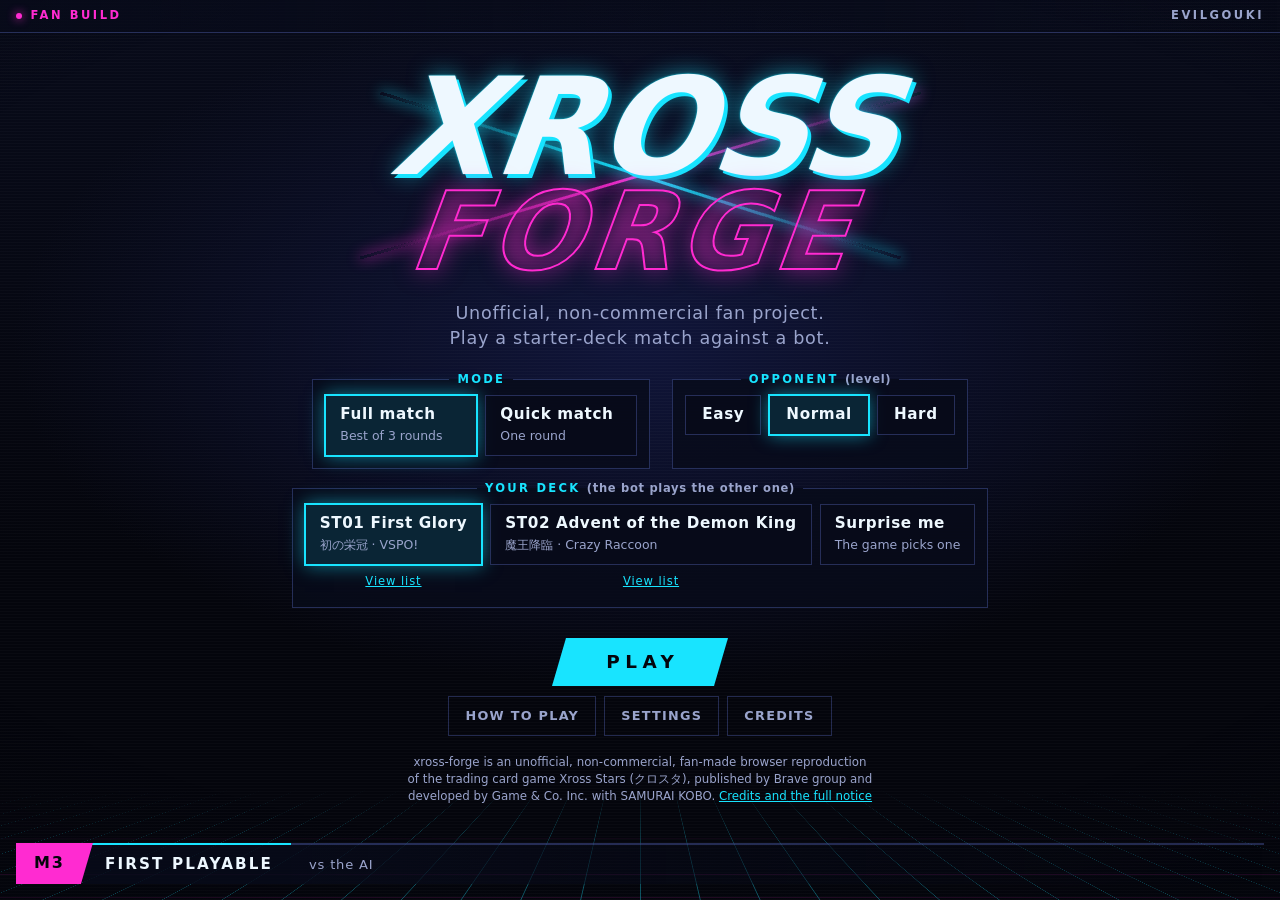
==== commit 6b94f65a: "M7 polish + audio wiring: layout fixes, worker cache-busting, art from the manifest, settings, save/" ====
--- a/index.html
+++ b/index.html
@@ -6,14 +6,14 @@
 <title>Xross Forge</title>
 <link rel="icon" href="data:image/svg+xml,%3Csvg xmlns='http://www.w3.org/2000/svg' viewBox='0 0 32 32'%3E%3Crect width='32' height='32' fill='%2304050c'/%3E%3Cpath d='M6 6l20 20' stroke='%2318e4ff' stroke-width='4'/%3E%3Cpath d='M26 6L6 26' stroke='%23ff2bd1' stroke-width='4'/%3E%3C/svg%3E">
 <meta name="theme-color" content="#04050c">
-<link rel="stylesheet" href="styles.css?v=6b56ae3789">
+<link rel="stylesheet" href="styles.css?v=a2cf928c8e">
 </head>
 <body>
 <!-- Arena backdrop: pure CSS, no images. -->
 <div class="arena" aria-hidden="true"><div class="floor"></div><div class="vignette"></div></div>
 
 <div id="app">
-  <div class="ticker"><span class="rec">Fan build</span><span>evilgouki</span></div>
+  <div class="ticker"><span class="rec">Fan build</span><span class="ai-label">AIイラスト</span><span>evilgouki</span></div>
 
   <main class="title" id="title-screen">
     <h1 class="wordmark"><span class="wm-xross">XROSS</span> <span class="wm-forge">FORGE</span></h1>
@@ -33,27 +33,35 @@
       </fieldset>
       <fieldset class="opt-group" id="opt-deck">
         <legend>Your deck <span class="legend-sub">(the bot plays the other one)</span></legend>
-        <label class="opt"><input type="radio" name="deck" value="ST01" checked><span class="opt-body"><b>ST01 First Glory</b><i>初の栄冠 · VSPO!</i></span></label>
-        <label class="opt"><input type="radio" name="deck" value="ST02"><span class="opt-body"><b>ST02 Advent of the Demon King</b><i>魔王降臨 · Crazy Raccoon</i></span></label>
-        <label class="opt"><input type="radio" name="deck" value="random"><span class="opt-body"><b>Surprise me</b><i>The game picks one</i></span></label>
+        <div class="deck-opt"><label class="opt"><input type="radio" name="deck" value="ST01" checked><span class="opt-body"><b>ST01 First Glory</b><i>初の栄冠 · VSPO!</i></span></label>
+          <button class="linkish view-list" type="button" data-deck="ST01" data-cue="ui-drawer" aria-label="View the ST01 deck list">View list</button></div>
+        <div class="deck-opt"><label class="opt"><input type="radio" name="deck" value="ST02"><span class="opt-body"><b>ST02 Advent of the Demon King</b><i>魔王降臨 · Crazy Raccoon</i></span></label>
+          <button class="linkish view-list" type="button" data-deck="ST02" data-cue="ui-drawer" aria-label="View the ST02 deck list">View list</button></div>
+        <div class="deck-opt"><label class="opt"><input type="radio" name="deck" value="random"><span class="opt-body"><b>Surprise me</b><i>The game picks one</i></span></label></div>
       </fieldset>
     </section>
 
     <div class="play-wrap">
-      <button id="play" class="play" type="button">Play</button>
+      <button id="continue" class="btn primary continue" type="button" data-cue="ui-confirm" hidden>Continue</button>
+      <p id="continue-note" class="why" role="status" hidden></p>
+      <button id="play" class="play" type="button" data-cue="ui-confirm">Play</button>
       <p id="play-why" class="why" role="note" hidden></p>
       <p id="ai-status" class="ai-status" role="status" hidden></p>
-      <button id="howto-open" class="btn ghost" type="button">How to play</button>
+      <div class="title-links">
+        <button id="howto-open" class="btn ghost" type="button" data-cue="ui-drawer">How to play</button>
+        <button id="settings-open" class="btn ghost" type="button" data-cue="ui-drawer">Settings</button>
+        <button id="credits-open" class="btn ghost" type="button" data-cue="ui-drawer">Credits</button>
+      </div>
     </div>
-    <p class="notice-line" id="notice-line"><span id="notice-text"></span> <button class="linkish" id="notice-open" type="button">Read the full notice</button></p>
+    <p class="notice-line" id="notice-line"><span id="notice-text"></span> <button class="linkish" id="notice-open" type="button" data-cue="ui-drawer">Credits and the full notice</button></p>
   </main>
 
   <div id="game" hidden>
     <header id="topbar">
-      <div class="tb-left"><span class="tb-kicker">XROSS FORGE</span></div>
+      <div class="tb-left"><span class="tb-kicker">XROSS FORGE</span> <span class="ai-label">AIイラスト</span></div>
       <div id="scorebug" aria-label="Scoreboard"></div>
       <div class="tb-right">
-        <button class="btn tiny" id="btn-log" type="button">Log</button>
+        <button class="btn tiny" id="btn-log" type="button" data-cue="ui-drawer">Log</button>
         <button class="btn tiny" id="btn-flag" type="button">Flag a bug</button>
         <button class="btn tiny" id="btn-speed" type="button">Speed: full</button>
         <button class="btn tiny" id="btn-exit" type="button">Menu</button>
@@ -67,12 +75,12 @@
         <div id="confirm-slot"></div>
         <div class="et-wrap">
           <span id="endturn-label" hidden></span>
-          <button id="endturn" class="endturn" type="button" disabled><span class="et-main">END<br>TURN</span><span class="et-num"></span></button>
+          <button id="endturn" class="endturn" type="button" data-cue="ui-confirm" disabled><span class="et-main">END<br>TURN</span><span class="et-num"></span></button>
         </div>
       </div>
       <section class="side side-0" id="side-0" data-seat="0" aria-label="You"></section>
       <div id="prompt"></div>
-      <button id="prompt-pill" class="pill" type="button" hidden></button>
+      <button id="prompt-pill" class="pill" type="button" data-cue="ui-drawer" hidden></button>
     </main>
     <div id="hand" aria-label="Your hand"></div>
     <footer id="lower" aria-live="off">
@@ -80,7 +88,7 @@
       <span class="lt-main" id="caption"></span>
     </footer>
     <aside id="drawer" aria-label="Game log">
-      <div class="dr-head"><b>Game log</b><button class="btn tiny" id="log-close" type="button">Close</button></div>
+      <div class="dr-head"><b>Game log</b><button class="btn tiny" id="log-close" type="button" data-cue="ui-drawer">Close</button></div>
       <ol id="log-list"></ol>
     </aside>
   </div>
@@ -102,21 +110,24 @@
 <div id="fx-lock" aria-hidden="true"></div>
 <button id="end-pill" class="pill" type="button" hidden>Show the result</button>
 <div id="viewer" class="modal" role="dialog" aria-modal="true" aria-labelledby="viewer-title">
-  <div class="modal-card"><div class="modal-head"><h2 id="viewer-title"></h2><button class="btn tiny" id="viewer-close" type="button">Close</button></div><div id="viewer-body"></div></div>
+  <div class="modal-card"><div class="modal-head"><h2 id="viewer-title"></h2><button class="btn tiny" id="viewer-close" type="button" data-cue="ui-cancel">Close</button></div><div id="viewer-body"></div></div>
 </div>
 <div id="confirm-exit" class="modal" role="dialog" aria-modal="true" aria-labelledby="exit-title">
-  <div class="modal-card small"><h2 id="exit-title">Leave the match?</h2>
-    <div class="modal-actions">
-      <button class="btn primary" id="exit-keep" type="button">Keep playing</button>
+  <div class="modal-card small"><h2 id="exit-title">Menu</h2>
+    <div class="modal-actions menu-actions">
+      <button class="btn primary" id="exit-keep" type="button" data-cue="ui-cancel">Keep playing</button>
+      <button class="btn" id="menu-howto" type="button" data-cue="ui-drawer">How to play</button>
+      <button class="btn" id="menu-settings" type="button" data-cue="ui-drawer">Settings</button>
+      <button class="btn" id="menu-credits" type="button" data-cue="ui-drawer">Credits</button>
       <button class="btn" id="exit-concede" type="button">Concede the match</button>
-      <button class="btn ghost" id="exit-quit" type="button">Quit to title</button>
+      <button class="btn ghost" id="exit-quit" type="button">Quit to title (your match is saved)</button>
     </div>
   </div>
 </div>
 <div id="endscreen" class="modal" role="dialog" aria-modal="true" aria-labelledby="end-title-h">
   <div class="modal-card end"><div id="end-body"></div>
     <div class="modal-actions">
-      <button class="btn primary" id="end-rematch" type="button">Rematch</button>
+      <button class="btn primary" id="end-rematch" type="button" data-cue="ui-confirm">Rematch</button>
       <button class="btn" id="end-title" type="button">Back to title</button>
       <button class="btn" id="end-bug" type="button">Save bug report</button>
       <button class="btn ghost" id="end-look" type="button">Look at the board</button>
@@ -124,13 +135,20 @@
   </div>
 </div>
 <div id="howto" class="modal" role="dialog" aria-modal="true" aria-labelledby="howto-title">
-  <div class="modal-card howto"><div class="modal-head"><h2 id="howto-title">How to play</h2><button class="btn tiny" id="howto-close" type="button">Close</button></div><div id="howto-body"></div></div>
-</div>
-<div id="notice-full" class="modal" role="dialog" aria-modal="true" aria-labelledby="notice-title">
-  <div class="modal-card howto"><div class="modal-head"><h2 id="notice-title">Notice</h2><button class="btn tiny" id="notice-close" type="button">Close</button></div><div id="notice-body"></div></div>
+  <div class="modal-card howto"><div class="modal-head"><h2 id="howto-title">How to play</h2><button class="btn tiny" id="howto-close" type="button" data-cue="ui-cancel">Close</button></div><div id="howto-body"></div></div>
+</div>
+<div id="settings" class="modal" role="dialog" aria-modal="true" aria-labelledby="settings-title">
+  <div class="modal-card howto"><div class="modal-head"><h2 id="settings-title">Settings</h2><button class="btn tiny" id="settings-close" type="button" data-cue="ui-cancel">Close</button></div><div id="settings-body"></div></div>
+</div>
+<div id="credits" class="modal" role="dialog" aria-modal="true" aria-labelledby="credits-title">
+  <div class="modal-card howto"><div class="modal-head"><h2 id="credits-title">Credits and notice</h2><button class="btn tiny" id="credits-close" type="button" data-cue="ui-cancel">Close</button></div><div id="credits-body"></div></div>
+</div>
+<div id="deckpeek" class="modal" role="dialog" aria-modal="true" aria-labelledby="deckpeek-title">
+  <div class="modal-card howto deckpeek"><div class="modal-head"><h2 id="deckpeek-title">Deck list</h2><button class="btn tiny" id="deckpeek-close" type="button" data-cue="ui-cancel">Close</button></div><div id="deckpeek-body"></div></div>
 </div>
 <div id="zoom" aria-hidden="true"></div>
 <div id="toast" role="status" aria-live="polite"></div>
+<div id="autopass" role="status" aria-live="polite" hidden><span class="ap-text">No plays — ending turn</span><button class="btn tiny" id="autopass-cancel" type="button" data-cue="ui-cancel">Cancel</button></div>
 <div id="ai-error" role="alert" hidden></div>
 
 <!-- engine -->
@@ -158,19 +176,31 @@
 <script src="js/ai/policies.js?v=ed7f5483be"></script>
 <script src="js/ai/ai.js?v=3cd8e16f76"></script>
 <!-- /ai -->
+<!-- audio: M6 owns these three files. The UI calls XS.Audio (init, unlock, onLog, cue, setScene, settings) and boot.js throws if it is missing. -->
+<!-- audio -->
+<script src="data/audio-cues.js?v=5be936d32f"></script>
+<script src="js/audio/map.js?v=2c26dfdb0d"></script>
+<script src="js/audio/audio.js?v=dc0671ba6a"></script>
+<!-- /audio -->
 <!-- UI, in dependency order. Everything under js/ui/ is view layer. -->
-<script src="js/ui/core.js?v=8216344311"></script>
-<script src="js/ui/logtext.js?v=fec05a0333"></script>
-<script src="js/ui/cardview.js?v=4440784c17"></script>
-<script src="js/ui/preview.js?v=08d72548bc"></script>
-<script src="js/ui/anim.js?v=7541b11a96"></script>
-<script src="js/ui/targeting.js?v=7e25fce66c"></script>
-<script src="js/ui/prompt.js?v=9fded582d8"></script>
-<script src="js/ui/board.js?v=3e4b2495ef"></script>
+<script src="js/ui/core.js?v=cca6a836a5"></script>
+<script src="js/ui/settings.js?v=c2d519072b"></script>
+<script src="js/ui/save.js?v=0bffbeb710"></script>
+<script src="js/ui/stats.js?v=4e8129c9c2"></script>
+<script src="js/ui/art.js?v=3677d5d7a1"></script>
+<script src="js/ui/sfx.js?v=c9224ed458"></script>
+<script src="js/ui/logtext.js?v=62af16aa66"></script>
+<script src="js/ui/cardview.js?v=c481c82d56"></script>
+<script src="js/ui/preview.js?v=0d6f041b80"></script>
+<script src="js/ui/anim.js?v=81efb5d7a8"></script>
+<script src="js/ui/targeting.js?v=39c3b91945"></script>
+<script src="js/ui/prompt.js?v=0e1caf86ca"></script>
+<script src="js/ui/board.js?v=833d502e33"></script>
 <script src="js/ui/bot-random.js?v=75e84f3887"></script>
-<script src="js/ui/bot-ai.js?v=fb0c3a1577"></script>
-<script src="js/ui/game.js?v=bc16ce96f9"></script>
-<script src="js/ui/title.js?v=aa9643813f"></script>
-<script src="js/ui/boot.js?v=0fb5c858c3"></script>
+<script src="js/ui/bot-ai.js?v=7c37af1f71"></script>
+<script src="js/ui/game.js?v=ef91854db2"></script>
+<script src="js/ui/panels.js?v=9697577948"></script>
+<script src="js/ui/title.js?v=08d126f8c9"></script>
+<script src="js/ui/boot.js?v=4383f9db89"></script>
 </body>
 </html>
--- a/styles.css
+++ b/styles.css
@@ -44,9 +44,16 @@
   z-index: 0;
   pointer-events: none;
   background:
+    linear-gradient(var(--art-scrim), var(--art-scrim)),
+    var(--art-backdrop, none) center / cover no-repeat,
     radial-gradient(ellipse 70% 55% at 50% 38%, var(--bg-2) 0%, transparent 70%),
     linear-gradient(180deg, var(--bg-1) 0%, var(--bg-0) 62%);
 }
+/* backdrop pictures (ui/title on the title, ui/arena in a match), set on <body> by js/ui/art.js */
+body { --art-backdrop: var(--art-title, none); }
+body.in-game { --art-backdrop: var(--art-arena, none); }
+body.art-title:not(.in-game) { --art-scrim: rgba(4, 5, 12, 0.45); }
+body.art-arena.in-game { --art-scrim: rgba(4, 5, 12, 0.55); }
 /* stage lights: two crossing beams (the "xross") */
 .arena::before,
 .arena::after {
@@ -286,6 +293,8 @@
   --shade-soft: var(--shade-soft);
   --shine: var(--shine);
   --white: #ffffff;
+  --plate: rgba(6, 9, 28, 0.82);          /* translucent text plate over card art */
+  --art-scrim: transparent;               /* darkens a backdrop picture so the text on top stays readable */
   --clear: rgba(2, 3, 10, 0);
   --focus: var(--magenta);
 }
@@ -416,7 +425,7 @@
 .card.is-source { box-shadow: 0 0 0 2px var(--magenta), 0 0 16px var(--magenta-glow); }
 
 /* hand */
-#hand { display: flex; justify-content: center; align-items: flex-end; height: calc(var(--hh) + 18px); padding: 10px var(--pad) 4px; position: relative; z-index: 3; }
+#hand { display: flex; justify-content: center; align-items: flex-end; height: calc(var(--hh) + 26px); padding: 10px var(--pad) 12px; position: relative; z-index: 3; }
 .hand-slot { flex: 0 1 calc(var(--hh) * 5 / 7 + 8px); min-width: 24px; display: flex; justify-content: flex-start; }
 .hand-slot:last-child { flex-shrink: 0; }
 .handcard:hover, .handcard:focus-visible { transform: translateY(-12px); z-index: 6; }
@@ -452,8 +461,9 @@
 .leader.is-down .l-stamp { display: block; }
 .l-eq { position: absolute; left: 0; right: 0; bottom: 14px; display: flex; flex-direction: column; gap: 1px; padding: 0 3px; }
 .eq-chip { font: 800 clamp(6px, 8cqw, 10px)/1.25 var(--font-body); padding: 1px 4px; color: var(--bg-0); background: var(--cyan); border-radius: 2px; white-space: nowrap; overflow: hidden; text-overflow: ellipsis; }
-.l-preview { position: absolute; left: 50%; top: 40%; transform: translate(-50%, -50%); padding: 3px 9px; font: 900 clamp(14px, 22cqw, 26px)/1 var(--font-display); color: var(--ink); background: var(--danger); border: 2px solid var(--ink); border-radius: 4px; box-shadow: 0 0 14px var(--danger); z-index: 3; }
-.l-preview.is-down { background: var(--bg-0); color: var(--danger); letter-spacing: 0.08em; }
+/* The damage badge sits on the art, its bottom edge on the line where the name starts (38% of the tile), so it never covers the name. */
+.l-preview { position: absolute; left: 50%; top: 38%; transform: translate(-50%, -100%); max-width: 96%; padding: 1px 6px; font: 900 clamp(11px, 20cqw, 24px)/1.1 var(--font-display); white-space: nowrap; color: var(--ink); background: var(--danger); border: 2px solid var(--ink); border-radius: 4px; box-shadow: 0 0 14px var(--danger); z-index: 3; }
+.l-preview.is-down { background: var(--bg-0); color: var(--danger); letter-spacing: 0.02em; }
 .leader[role="button"] { cursor: pointer; }
 .r-actor { border-color: var(--cyan); animation: actable 1.4s ease-in-out infinite; animation-delay: var(--pd, 0s); }
 .r-target { border-color: var(--danger); animation: target-pulse 1.4s ease-in-out infinite; animation-delay: var(--pd, 0s); }
@@ -704,21 +714,21 @@
   .leader .c-art { grid-column: 1; grid-row: 1 / 5; align-self: stretch; }
   .leader .c-init { font-size: 17px; }
   .leader .c-ph, .leader .l-jp { display: none; }
-  .leader > .l-name { grid-column: 2; grid-row: 2; font-size: 11px; padding: 0 4px; white-space: nowrap; overflow: hidden; text-overflow: ellipsis; }
-  .leader > .l-stats { grid-column: 2; grid-row: 3; font-size: 10px; padding: 0 4px; gap: 6px; justify-content: flex-start; flex-direction: row; }
-  .leader > .l-bar { grid-column: 2; grid-row: 4; align-self: start; }
+  .leader .l-name { grid-column: 2; grid-row: 2; font-size: 11px; padding: 0 4px; white-space: nowrap; overflow: hidden; text-overflow: ellipsis; }
+  .leader .l-stats { grid-column: 2; grid-row: 3; font-size: 10px; padding: 0 4px; gap: 6px; justify-content: flex-start; flex-direction: row; }
+  .leader .l-bar { grid-column: 2; grid-row: 4; align-self: start; }
   .l-dmg { font-size: 11px; padding: 0 4px; }
   .l-awk { font-size: 6px; padding: 0 3px; top: 2px; left: 2px; }
   .leader.is-down { transform: none; }
   .l-eq { display: none; }
-  .l-preview { top: 50%; left: auto; right: 4px; transform: translateY(-50%); font-size: 14px; padding: 1px 6px; }
+  .l-preview { top: 50%; left: 2px; right: auto; transform: translateY(-50%); max-width: 34px; font-size: 10px; padding: 1px 3px; border-width: 1px; letter-spacing: 0; }
   .handcard.is-selected { transform: translateY(-8px); }
   .playarea { max-width: 100%; }
   .tactics .z-label { display: none; }
   #mid { height: 40px; }
   .endturn { width: 48px; height: 48px; margin: -4px 0; } .et-main { font-size: 0.5rem; } .et-num { font-size: 0.7rem; }
   #hint { font-size: 0.72rem; -webkit-line-clamp: 2; }
-  #hand { height: calc(var(--hh) + 10px); padding-top: 4px; }
+  #hand { height: calc(var(--hh) + 18px); padding-top: 4px; padding-bottom: 10px; }
   .handcard:hover { transform: translateY(-6px); }
   #lower { min-height: 22px; margin-bottom: 2px; }
   #lower .lt-tag, #lower .lt-main { padding: 2px 10px; font-size: 0.7rem; }
@@ -759,3 +769,119 @@
 #ai-error { position: fixed; left: 50%; top: 12px; transform: translateX(-50%); z-index: 95; width: min(640px, 94vw); padding: 12px 16px; font-size: 0.9rem; line-height: 1.35; color: var(--ink); background: var(--bg-0); border: 2px solid var(--magenta); box-shadow: 0 0 24px var(--magenta-glow); }
 #ai-error[hidden] { display: none; }
 @media (max-height: 660px) and (min-aspect-ratio: 1/1) { #opt-tier .opt-body { padding: 6px 10px; } }
+
+/* =====================================================================================
+   M7: polish. Card pictures, settings, deck list, credits, end-screen stats, auto-pass,
+   reduce motion. Colours are the tokens above.
+   ===================================================================================== */
+
+/* ---- pictures on cards and leaders (js/ui/art.js): the picture fills the face, the text sits on a translucent plate ---- */
+.c-plate, .l-plate { display: contents; }
+.c-img { display: block; width: 100%; height: 100%; object-fit: cover; }
+.card.has-art .c-art, .leader.has-art .c-art { position: absolute; inset: 0; flex: none; background: var(--card-bg); }
+.card.has-art .c-plate { display: flex; flex-direction: column; position: relative; margin-top: auto; flex: 0 1 auto; max-height: 60%; min-height: 0; padding-top: 14px; background: linear-gradient(180deg, transparent 0, var(--plate) 14px); }
+.card.has-art .c-text { flex: 0 1 auto; }
+.card.has-art .c-name, .card.has-art .c-jp, .leader.has-art .l-name, .leader.has-art .l-jp { text-shadow: 0 1px 2px var(--shade); }
+.leader.has-art .l-plate { display: flex; flex-direction: column; position: relative; margin-top: auto; padding-top: 12px; background: linear-gradient(180deg, transparent 0, var(--plate) 12px); }
+.leader.has-art .l-jp { color: color-mix(in srgb, var(--ink) 75%, transparent); }
+@container card (max-width: 62px) { .card.has-art .c-plate { display: none; } }
+@container card (min-width: 63px) and (max-width: 119px) { .card.has-art .c-plate { max-height: 46%; } }
+@media (max-height: 520px) and (min-aspect-ratio: 1/1) {
+  .leader.has-art .c-art { position: relative; inset: auto; }
+  .leader.has-art .l-plate { display: contents; background: none; padding: 0; }
+}
+
+/* card backs: the plates ui/card-back and ui/tactics-back when the manifest has them, the stripes otherwise */
+.card.back { background: var(--art-cardback, repeating-linear-gradient(45deg, var(--card-bg) 0 6px, var(--card-bg-2) 6px 12px)); background-size: cover; background-position: center; }
+.card.back.tactics-back { background: var(--art-tacticsback, repeating-linear-gradient(45deg, var(--card-bg) 0 6px, var(--card-bg-2) 6px 12px)); background-size: cover; background-position: center; }
+body.art-cardback .card.back:not(.tactics-back) .c-backmark, body.art-tacticsback .card.back.tactics-back .c-backmark { display: none; }
+.z-deck { justify-content: flex-start; }
+.z-deck .z-count { margin-left: auto; }
+.zone .z-pile { --w: 13px; width: 13px; flex: 0 0 auto; border-width: 1px; border-radius: 2px; box-shadow: 1px 1px 0 var(--line), 2px 2px 0 var(--line); }
+@media (max-aspect-ratio: 1/1), (max-width: 720px), (max-height: 520px) { .zone .z-pile { display: none; } }
+
+/* the AI-illustration label (docs/rights.md section 7.1): shown whenever the manifest carries any picture */
+.ai-label { display: none; padding: 1px 6px; font: 800 0.6rem/1.4 var(--font-body); letter-spacing: 0.12em; color: var(--bg-0); background: var(--gold); }
+body.has-art-any .ai-label { display: inline-block; }
+.z-ai { font-size: 0.66rem; color: var(--gold); }
+
+/* ---- title additions ---- */
+.deck-opt { display: flex; flex-direction: column; align-items: center; gap: 2px; min-width: 0; }
+.view-list { font-size: 0.72rem; letter-spacing: 0.08em; padding: 4px 6px; min-height: 28px; }
+.title-links { display: flex; flex-wrap: wrap; gap: 8px; justify-content: center; }
+.continue { min-width: 14rem; min-height: 44px; font-size: 0.9rem; }
+
+/* ---- menu (during a match) ---- */
+.menu-actions { flex-direction: column; align-items: stretch; }
+.menu-actions .btn { width: 100%; }
+
+/* ---- settings ---- */
+.set-group { margin: 0 0 12px; padding: 8px 12px 10px; border: 1px solid var(--line); min-width: 0; }
+.set-group legend { padding: 0 8px; font: 800 0.72rem/1 var(--font-body); letter-spacing: 0.2em; text-transform: uppercase; color: var(--cyan); }
+.set-row { display: flex; flex-wrap: wrap; gap: 8px; }
+.set-opt { display: flex; align-items: flex-start; gap: 8px; flex: 1 1 8.5rem; min-height: 44px; padding: 8px 10px; cursor: pointer; border: 1px solid var(--line); background: color-mix(in srgb, var(--bg-1) 80%, transparent); }
+.set-opt input { flex: 0 0 auto; width: 18px; height: 18px; margin: 2px 0 0; accent-color: var(--cyan); cursor: pointer; }
+.set-opt:has(input:checked) { border-color: var(--cyan); box-shadow: 0 0 0 1px var(--cyan); }
+.set-opt:has(input:focus-visible) { outline: 3px solid var(--focus); outline-offset: 2px; }
+.set-check { margin-top: 8px; flex: 0 0 auto; width: 100%; }
+.set-body { display: flex; flex-direction: column; gap: 2px; min-width: 0; }
+.set-body b { font: 800 0.88rem/1.2 var(--font-body); }
+.set-body i { font-style: normal; font-size: 0.74rem; line-height: 1.3; color: var(--dim); }
+.set-slider { display: grid; grid-template-columns: 9rem minmax(0, 1fr) 3.2rem; gap: 10px; align-items: center; padding: 4px 0; }
+.set-lab { font-weight: 700; font-size: 0.85rem; }
+.set-slider input[type="range"] { width: 100%; min-height: 28px; accent-color: var(--cyan); }
+.set-pct { text-align: right; font: 800 0.8rem var(--font-display); color: var(--dim); }
+@media (max-width: 480px) { .set-slider { grid-template-columns: 6.4rem minmax(0, 1fr) 2.8rem; gap: 8px; } }
+
+/* ---- deck list ---- */
+.modal-card.deckpeek { width: min(780px, 100%); }
+.dk-sec { margin-bottom: 12px; }
+.dk-list { display: flex; flex-direction: column; gap: 2px; }
+.dk-row { display: grid; grid-template-columns: 2.6ch 1.6rem minmax(0, 1fr) auto auto; gap: 8px; align-items: center; padding: 4px 8px; font-size: 0.84rem; background: var(--bg-2); border-left: 3px solid var(--cc, var(--line)); cursor: help; }
+.dk-row:hover, .dk-row:focus-visible { background: color-mix(in srgb, var(--cyan) 14%, var(--bg-2)); }
+.dk-n { font: 900 0.85rem var(--font-display); color: var(--gold); }
+.dk-cost { display: flex; align-items: center; justify-content: center; width: 1.5rem; height: 1.5rem; border-radius: 50%; font: 900 0.8rem var(--font-display); color: var(--bg-0); background: var(--cyan); }
+.dk-cost:empty { visibility: hidden; }
+.dk-names { min-width: 0; display: flex; flex-wrap: wrap; gap: 0 8px; align-items: baseline; }
+.dk-names b { font-weight: 800; }
+.dk-names i { font-style: normal; font-size: 0.76rem; color: var(--dim); }
+.dk-meta { font-size: 0.72rem; color: var(--dim); white-space: nowrap; }
+.dk-col { font: 800 0.6rem/1 var(--font-body); letter-spacing: 0.1em; text-transform: uppercase; color: var(--cc, var(--dim)); }
+@media (max-width: 480px) { .dk-row { grid-template-columns: 2.4ch 1.5rem minmax(0, 1fr) auto; gap: 6px; padding: 4px 6px; } .dk-col { display: none; } }
+
+/* ---- end screen stats ---- */
+.end-stats { margin-top: 14px; }
+.es-table { width: 100%; border-collapse: collapse; font-size: 0.86rem; }
+.es-table th, .es-table td { padding: 4px 8px; border-bottom: 1px solid var(--line); }
+.es-table th { font-weight: 700; color: var(--dim); }
+.es-table tr:first-child th { font: 800 0.7rem var(--font-body); letter-spacing: 0.16em; text-transform: uppercase; }
+.es-table th:first-child { text-align: left; }
+.es-table td { text-align: center; font: 900 1rem var(--font-display); }
+.es-line { margin: 8px 0 0; font-size: 0.8rem; color: var(--dim); }
+
+/* ---- auto-pass notice ---- */
+#autopass { position: fixed; left: 50%; top: 64px; transform: translateX(-50%); z-index: 55; display: flex; align-items: center; gap: 12px; padding: 8px 14px; background: var(--bg-0); border: 1px solid var(--gold); box-shadow: 0 0 20px color-mix(in srgb, var(--gold) 55%, transparent); max-width: 94vw; }
+.ap-text { font: 800 0.9rem/1.2 var(--font-body); letter-spacing: 0.06em; }
+
+/* ---- reduce motion (settings, default the OS preference): the timings are shortened in js/ui/anim.js; here the movement stops ---- */
+body.reduce-motion .floor, body.reduce-motion .ticker .rec::before, body.reduce-motion .is-actable, body.reduce-motion .r-actor, body.reduce-motion .r-target,
+body.reduce-motion .r-choose, body.reduce-motion .pill, body.reduce-motion .sb-mp, body.reduce-motion.match-point .arena, body.reduce-motion .fx-hit,
+body.reduce-motion .fx-awake, body.reduce-motion .stinger-in::after, body.reduce-motion .fx-float { animation: none; }
+body.reduce-motion .fx-arrow-path { animation: none; stroke-dashoffset: 0; }
+body.reduce-motion .fx-arrow-head { animation: none; opacity: 1; }
+body.reduce-motion .fx-burst { display: none; }
+body.reduce-motion #ribbon, body.reduce-motion #banner, body.reduce-motion #stinger, body.reduce-motion #spot, body.reduce-motion #notice,
+body.reduce-motion .handcard, body.reduce-motion .leader, body.reduce-motion #drawer, body.reduce-motion #toast { transition-duration: 0.01s; }
+
+/* title on a phone: the View list link sits in the corner of the deck button instead of under it (saves two rows) */
+@media (max-aspect-ratio: 1/1), (max-height: 660px) and (min-aspect-ratio: 1/1) {
+  .deck-opt { position: relative; }
+  .deck-opt .view-list { position: absolute; right: 6px; bottom: 5px; min-height: 0; padding: 2px 4px; font-size: 0.68rem; background: color-mix(in srgb, var(--bg-0) 70%, transparent); }
+}
+@media (max-height: 660px) and (min-aspect-ratio: 1/1) {
+  .continue { min-height: 36px; min-width: 0; padding: 6px 10px; font-size: 0.72rem; }
+  .title-links { flex-wrap: nowrap; gap: 4px; }
+  .title-links .btn { min-height: 32px; padding: 6px 8px; font-size: 0.64rem; letter-spacing: 0.04em; }
+  .play-wrap { flex-wrap: nowrap; justify-content: center; gap: 8px; }
+  .play { min-width: 0; padding: 8px 20px; }
+}
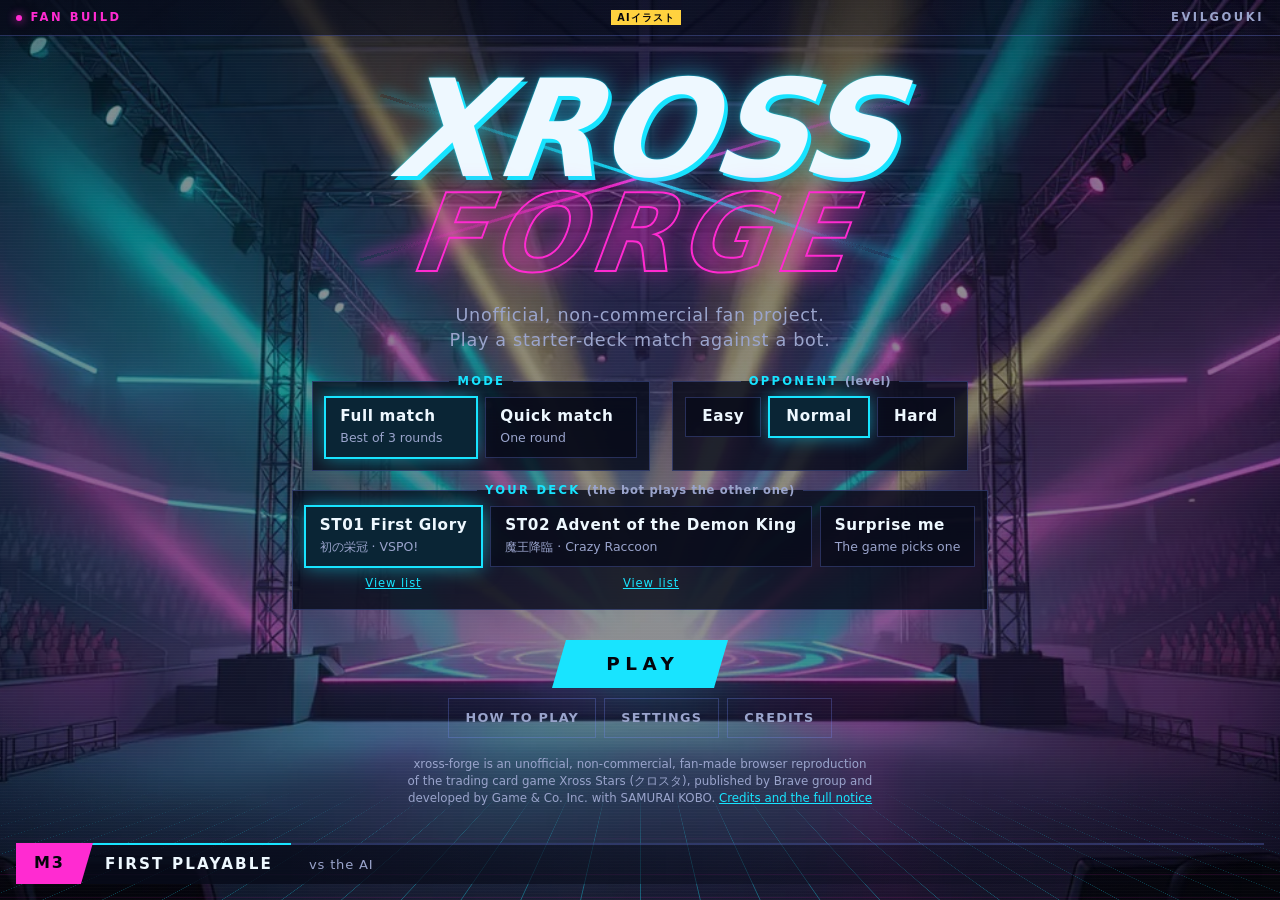
==== commit c3dd5459: "M5 art + M6 audio generated on the owner's PC through the cloud pipelines (PLAN D18) Two local backe" ====
--- a/index.html
+++ b/index.html
@@ -6,7 +6,7 @@
 <title>Xross Forge</title>
 <link rel="icon" href="data:image/svg+xml,%3Csvg xmlns='http://www.w3.org/2000/svg' viewBox='0 0 32 32'%3E%3Crect width='32' height='32' fill='%2304050c'/%3E%3Cpath d='M6 6l20 20' stroke='%2318e4ff' stroke-width='4'/%3E%3Cpath d='M26 6L6 26' stroke='%23ff2bd1' stroke-width='4'/%3E%3C/svg%3E">
 <meta name="theme-color" content="#04050c">
-<link rel="stylesheet" href="styles.css?v=a2cf928c8e">
+<link rel="stylesheet" href="styles.css?v=ebcdca574f">
 </head>
 <body>
 <!-- Arena backdrop: pure CSS, no images. -->
@@ -156,11 +156,11 @@
 <script src="js/rng.js?v=dc20b6eb4a"></script>
 <script src="data/defects.js?v=e51ead7472"></script>
 <script src="data/tags.js?v=d05e18e233"></script>
-<script src="data/cards.js?v=c961b48a5c"></script>
+<script src="data/cards.js?v=ef907f8256"></script>
 <script src="data/decks.js?v=a23cbc6da5"></script>
 <script src="data/abilities.js?v=bafac27c28"></script>
-<script src="data/art-manifest.js?v=3f9445dbcb"></script>
-<script src="data/sound-manifest.js?v=1f6724961e"></script>
+<script src="data/art-manifest.js?v=4563087e31"></script>
+<script src="data/sound-manifest.js?v=2e407f4b92"></script>
 <script src="js/engine/state.js?v=a1a0e7429e"></script>
 <script src="js/engine/log.js?v=d7d546723a"></script>
 <script src="js/engine/doors.js?v=38d30dbdf5"></script>
@@ -197,7 +197,7 @@
 <script src="js/ui/prompt.js?v=0e1caf86ca"></script>
 <script src="js/ui/board.js?v=833d502e33"></script>
 <script src="js/ui/bot-random.js?v=75e84f3887"></script>
-<script src="js/ui/bot-ai.js?v=7c37af1f71"></script>
+<script src="js/ui/bot-ai.js?v=485ece011e"></script>
 <script src="js/ui/game.js?v=ef91854db2"></script>
 <script src="js/ui/panels.js?v=9697577948"></script>
 <script src="js/ui/title.js?v=08d126f8c9"></script>
--- a/styles.css
+++ b/styles.css
@@ -660,6 +660,10 @@
 /* ---- portrait / narrow: zones and tactics go above the leaders ---------------------------- */
 @media (max-aspect-ratio: 1/1), (max-width: 720px) {
   #game { --lh: min(calc((100vw - 28px) / 4), calc((100dvh - 480px) * 0.36)); --ph: calc(var(--lh) * 0.66); --hh: clamp(84px, calc((100dvh - 330px) * 0.2), 122px); --pad: 8px; }
+  /* With art the name plate sits at the bottom of a small tile and reaches above the 38% line, so the badge anchors to the top of the art instead (e2e: a badge never covers a name). */
+  .leader.has-art .l-preview { top: 2px; transform: translate(-50%, 0); font-size: 10px; padding: 0 4px; border-width: 1px; }
+  .leader.has-art .l-plate { padding-top: 6px; }
+  .leader.has-art .l-jp { display: none; }
   .side { grid-template-columns: minmax(0, 1fr) auto; grid-template-areas: "zones tactics" "field field"; row-gap: 3px; align-items: center; }
   .zones { grid-area: zones; flex-direction: row; flex-wrap: wrap; gap: 3px; align-self: center; }
   .field { grid-area: field; }
@@ -721,7 +725,7 @@
   .l-awk { font-size: 6px; padding: 0 3px; top: 2px; left: 2px; }
   .leader.is-down { transform: none; }
   .l-eq { display: none; }
-  .l-preview { top: 50%; left: 2px; right: auto; transform: translateY(-50%); max-width: 34px; font-size: 10px; padding: 1px 3px; border-width: 1px; letter-spacing: 0; }
+  .l-preview, .leader.has-art .l-preview { top: 50%; left: 2px; right: auto; transform: translateY(-50%); max-width: 34px; font-size: 10px; padding: 1px 3px; border-width: 1px; letter-spacing: 0; }
   .handcard.is-selected { transform: translateY(-8px); }
   .playarea { max-width: 100%; }
   .tactics .z-label { display: none; }
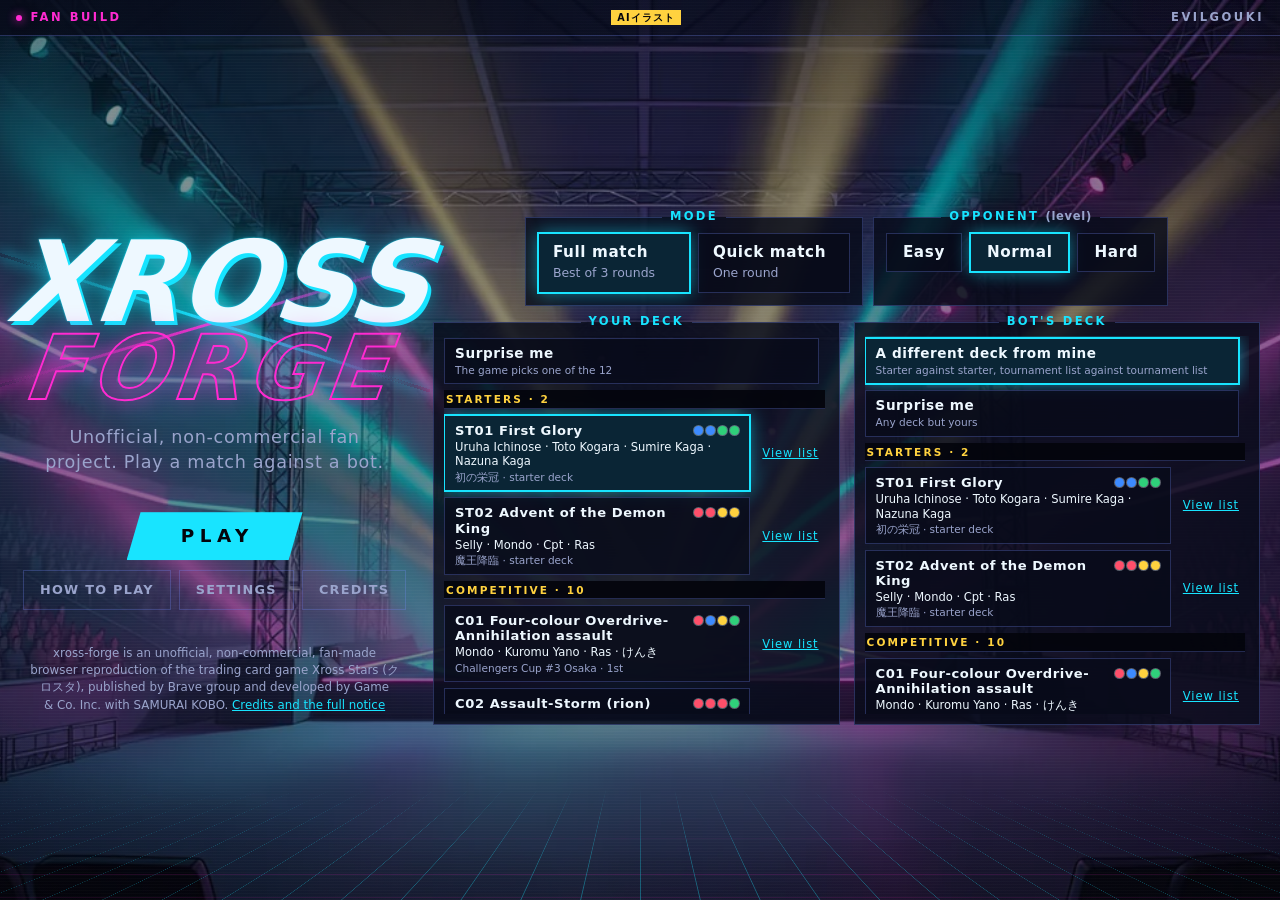
==== commit 5f99c697: "UI for the competitive decks: prompts for every new choice, 12-deck picker, keyword zoom, cost and E" ====
--- a/index.html
+++ b/index.html
@@ -6,7 +6,7 @@
 <title>Xross Forge</title>
 <link rel="icon" href="data:image/svg+xml,%3Csvg xmlns='http://www.w3.org/2000/svg' viewBox='0 0 32 32'%3E%3Crect width='32' height='32' fill='%2304050c'/%3E%3Cpath d='M6 6l20 20' stroke='%2318e4ff' stroke-width='4'/%3E%3Cpath d='M26 6L6 26' stroke='%23ff2bd1' stroke-width='4'/%3E%3C/svg%3E">
 <meta name="theme-color" content="#04050c">
-<link rel="stylesheet" href="styles.css?v=ebcdca574f">
+<link rel="stylesheet" href="styles.css?v=525458bee6">
 </head>
 <body>
 <!-- Arena backdrop: pure CSS, no images. -->
@@ -17,7 +17,7 @@
 
   <main class="title" id="title-screen">
     <h1 class="wordmark"><span class="wm-xross">XROSS</span> <span class="wm-forge">FORGE</span></h1>
-    <p class="subtitle">Unofficial, non-commercial fan project. Play a starter-deck match against a bot.</p>
+    <p class="subtitle">Unofficial, non-commercial fan project. Play a match against a bot.</p>
 
     <section class="setup" aria-label="Match setup">
       <fieldset class="opt-group" id="opt-mode">
@@ -31,14 +31,14 @@
         <label class="opt" title="Plans its whole turn before it plays a card."><input type="radio" name="tier" value="normal" checked><span class="opt-body"><b>Normal</b></span></label>
         <label class="opt" title="Plans its turn, then plays out your reply to check it is safe."><input type="radio" name="tier" value="hard"><span class="opt-body"><b>Hard</b></span></label>
       </fieldset>
-      <fieldset class="opt-group" id="opt-deck">
-        <legend>Your deck <span class="legend-sub">(the bot plays the other one)</span></legend>
-        <div class="deck-opt"><label class="opt"><input type="radio" name="deck" value="ST01" checked><span class="opt-body"><b>ST01 First Glory</b><i>初の栄冠 · VSPO!</i></span></label>
-          <button class="linkish view-list" type="button" data-deck="ST01" data-cue="ui-drawer" aria-label="View the ST01 deck list">View list</button></div>
-        <div class="deck-opt"><label class="opt"><input type="radio" name="deck" value="ST02"><span class="opt-body"><b>ST02 Advent of the Demon King</b><i>魔王降臨 · Crazy Raccoon</i></span></label>
-          <button class="linkish view-list" type="button" data-deck="ST02" data-cue="ui-drawer" aria-label="View the ST02 deck list">View list</button></div>
-        <div class="deck-opt"><label class="opt"><input type="radio" name="deck" value="random"><span class="opt-body"><b>Surprise me</b><i>The game picks one</i></span></label></div>
-      </fieldset>
+      <section class="deck-pick" id="deck-pick" aria-label="Decks" data-active="mine">
+        <div class="dp-tabs" role="tablist" aria-label="Which deck to choose">
+          <button class="dp-tab is-on" id="dp-tab-mine" type="button" role="tab" aria-selected="true" aria-controls="dp-mine" data-panel="mine"><span class="dp-tab-k">Your deck</span><b class="dp-tab-v" id="dp-sum-mine"></b></button>
+          <button class="dp-tab" id="dp-tab-bot" type="button" role="tab" aria-selected="false" aria-controls="dp-bot" data-panel="bot"><span class="dp-tab-k">Bot's deck</span><b class="dp-tab-v" id="dp-sum-bot"></b></button>
+        </div>
+        <fieldset class="dp-panel" id="dp-mine" data-panel="mine"><legend>Your deck</legend><div class="dp-list" id="dp-list-mine" tabindex="-1"></div></fieldset>
+        <fieldset class="dp-panel" id="dp-bot" data-panel="bot"><legend>Bot's deck</legend><div class="dp-list" id="dp-list-bot" tabindex="-1"></div></fieldset>
+      </section>
     </section>
 
     <div class="play-wrap">
@@ -155,52 +155,57 @@
 <script src="js/ns.js?v=d16e124dae"></script>
 <script src="js/rng.js?v=dc20b6eb4a"></script>
 <script src="data/defects.js?v=e51ead7472"></script>
-<script src="data/tags.js?v=d05e18e233"></script>
-<script src="data/cards.js?v=ef907f8256"></script>
-<script src="data/decks.js?v=a23cbc6da5"></script>
-<script src="data/abilities.js?v=bafac27c28"></script>
-<script src="data/art-manifest.js?v=4563087e31"></script>
-<script src="data/sound-manifest.js?v=2e407f4b92"></script>
-<script src="js/engine/state.js?v=a1a0e7429e"></script>
+<script src="data/tags.js?v=cbca268f59"></script>
+<script src="data/cards.js?v=624b1253ff"></script>
+<script src="data/decks.js?v=25122f7da8"></script>
+<script src="data/abilities.js?v=299f1d3e82"></script>
+<script src="data/abilities-bp01.js?v=a504220b53"></script>
+<script src="data/abilities-bp02.js?v=bd2a103de3"></script>
+<script src="data/abilities-bp03.js?v=75a9203880"></script>
+<script src="data/abilities-bp04.js?v=0ef4e13bff"></script>
+<script src="data/abilities-end.js?v=1db2b35959"></script>
+<script src="data/art-manifest.js?v=639e33f29a"></script>
+<script src="data/sound-manifest.js?v=74a9ad4523"></script>
+<script src="js/engine/state.js?v=2c07dc3124"></script>
 <script src="js/engine/log.js?v=d7d546723a"></script>
-<script src="js/engine/doors.js?v=38d30dbdf5"></script>
-<script src="js/engine/abilities.js?v=b3fb7a03d6"></script>
-<script src="js/engine/attack.js?v=320a253b66"></script>
-<script src="js/engine/flow.js?v=5af106082c"></script>
-<script src="js/engine/api.js?v=45ab9532d9"></script>
+<script src="js/engine/doors.js?v=834beb9b3c"></script>
+<script src="js/engine/abilities.js?v=94147a8f31"></script>
+<script src="js/engine/attack.js?v=c27d4a9a14"></script>
+<script src="js/engine/flow.js?v=dbed6f084c"></script>
+<script src="js/engine/api.js?v=360f7dba61"></script>
 <!-- /engine -->
 <!-- ai: the opponent. js/ai/worker.js importScripts the engine block above plus this block (tools/check-pages.mjs keeps them equal). -->
 <!-- ai -->
 <script src="js/ai/determinize.js?v=0a4954de31"></script>
 <script src="js/ai/eval.js?v=9abe927716"></script>
-<script src="js/ai/policies.js?v=ed7f5483be"></script>
+<script src="js/ai/policies.js?v=3d5151fced"></script>
 <script src="js/ai/ai.js?v=3cd8e16f76"></script>
 <!-- /ai -->
 <!-- audio: M6 owns these three files. The UI calls XS.Audio (init, unlock, onLog, cue, setScene, settings) and boot.js throws if it is missing. -->
 <!-- audio -->
-<script src="data/audio-cues.js?v=5be936d32f"></script>
-<script src="js/audio/map.js?v=2c26dfdb0d"></script>
+<script src="data/audio-cues.js?v=8159ddf753"></script>
+<script src="js/audio/map.js?v=69a84cd83b"></script>
 <script src="js/audio/audio.js?v=dc0671ba6a"></script>
 <!-- /audio -->
 <!-- UI, in dependency order. Everything under js/ui/ is view layer. -->
-<script src="js/ui/core.js?v=cca6a836a5"></script>
+<script src="js/ui/core.js?v=1379afb488"></script>
 <script src="js/ui/settings.js?v=c2d519072b"></script>
 <script src="js/ui/save.js?v=0bffbeb710"></script>
 <script src="js/ui/stats.js?v=4e8129c9c2"></script>
 <script src="js/ui/art.js?v=3677d5d7a1"></script>
 <script src="js/ui/sfx.js?v=c9224ed458"></script>
-<script src="js/ui/logtext.js?v=62af16aa66"></script>
-<script src="js/ui/cardview.js?v=c481c82d56"></script>
-<script src="js/ui/preview.js?v=0d6f041b80"></script>
-<script src="js/ui/anim.js?v=81efb5d7a8"></script>
+<script src="js/ui/logtext.js?v=855ed513e6"></script>
+<script src="js/ui/cardview.js?v=fcd464b5f9"></script>
+<script src="js/ui/preview.js?v=23f8d57e72"></script>
+<script src="js/ui/anim.js?v=aa5e12cb2d"></script>
 <script src="js/ui/targeting.js?v=39c3b91945"></script>
-<script src="js/ui/prompt.js?v=0e1caf86ca"></script>
-<script src="js/ui/board.js?v=833d502e33"></script>
+<script src="js/ui/prompt.js?v=8fddb5dd24"></script>
+<script src="js/ui/board.js?v=b1306f1959"></script>
 <script src="js/ui/bot-random.js?v=75e84f3887"></script>
-<script src="js/ui/bot-ai.js?v=485ece011e"></script>
-<script src="js/ui/game.js?v=ef91854db2"></script>
-<script src="js/ui/panels.js?v=9697577948"></script>
-<script src="js/ui/title.js?v=08d126f8c9"></script>
+<script src="js/ui/bot-ai.js?v=f8f2226a77"></script>
+<script src="js/ui/game.js?v=5279d9aa54"></script>
+<script src="js/ui/panels.js?v=67c387c7de"></script>
+<script src="js/ui/title.js?v=e37e2ce269"></script>
 <script src="js/ui/boot.js?v=4383f9db89"></script>
 </body>
 </html>
--- a/styles.css
+++ b/styles.css
@@ -889,3 +889,93 @@
   .play-wrap { flex-wrap: nowrap; justify-content: center; gap: 8px; }
   .play { min-width: 0; padding: 8px 20px; }
 }
+
+/* =====================================================================================
+   Competitive decks: the deck picker, new prompt purposes, cost changes, Echo, keywords.
+   ===================================================================================== */
+
+/* ---- deck picker (title): two lists of 12 decks in two groups; tabs when the screen is narrow ---- */
+.deck-pick { display: flex; flex-wrap: wrap; gap: 14px; justify-content: center; width: 100%; min-width: 0; }
+.dp-tabs { display: none; }
+.dp-panel { margin: 0; padding: 8px 10px 10px; border: 1px solid var(--line); background: var(--panel); min-width: 0; flex: 1 1 22rem; max-width: 30rem; }
+.dp-panel legend { padding: 0 8px; font: 800 0.72rem/1 var(--font-body); letter-spacing: 0.2em; text-transform: uppercase; color: var(--cyan); }
+.dp-list { display: flex; flex-direction: column; gap: 6px; max-height: min(44vh, 22rem); overflow-y: auto; overflow-x: hidden; overscroll-behavior: contain; padding: 2px 4px 2px 0; text-align: left; scrollbar-width: thin; scrollbar-color: var(--line) transparent; }
+.dp-group { position: sticky; top: 0; z-index: 1; padding: 4px 2px 3px; font: 800 0.66rem/1 var(--font-body); letter-spacing: 0.2em; text-transform: uppercase; color: var(--gold); background: color-mix(in srgb, var(--bg-0) 92%, transparent); border-bottom: 1px solid var(--line); }
+.dp-row { display: grid; grid-template-columns: minmax(0, 1fr) auto; gap: 6px; align-items: start; min-width: 0; }
+.dp-row .opt { display: block; min-width: 0; }
+.dp-row .opt-body { min-width: 0; padding: 7px 10px; gap: 2px; }
+.dp-row .opt-body b { font-size: 0.82rem; overflow-wrap: anywhere; }
+.dp-top { display: flex; gap: 8px; align-items: baseline; justify-content: space-between; min-width: 0; }
+.dp-pips { display: inline-flex; gap: 3px; flex: 0 0 auto; }
+.dp-pip { width: 9px; height: 9px; border-radius: 50%; background: var(--cc, var(--c-colorless)); box-shadow: 0 0 0 1px color-mix(in srgb, var(--ink) 35%, transparent); }
+.dp-leaders { font-size: 0.72rem; line-height: 1.25; color: var(--ink); overflow-wrap: anywhere; }
+.dp-src { display: block; font-style: normal; font-size: 0.66rem; line-height: 1.2; color: var(--dim); }
+.dp-row .view-list { align-self: center; padding: 4px 6px; white-space: nowrap; }
+.dp-plain .opt-body b { font-size: 0.85rem; }
+.dp-tab { appearance: none; cursor: pointer; flex: 1 1 0; min-width: 0; display: flex; flex-direction: column; gap: 2px; padding: 7px 10px; text-align: left; color: var(--ink); background: color-mix(in srgb, var(--bg-1) 80%, transparent); border: 1px solid var(--line); }
+.dp-tab-k { font: 800 0.62rem/1 var(--font-body); letter-spacing: 0.18em; text-transform: uppercase; color: var(--dim); }
+.dp-tab-v { font: 800 0.76rem/1.2 var(--font-body); overflow: hidden; text-overflow: ellipsis; white-space: nowrap; }
+.dp-tab.is-on { border-color: var(--cyan); box-shadow: 0 0 0 1px var(--cyan); background: color-mix(in srgb, var(--cyan) 12%, var(--bg-1)); }
+.dp-tab.is-on .dp-tab-k { color: var(--cyan); }
+.setup > .deck-pick { flex: 1 1 100%; }
+@media (max-width: 900px), (max-height: 660px) {
+  .dp-tabs { display: flex; gap: 6px; width: 100%; }
+  .dp-panel legend { position: absolute; width: 1px; height: 1px; overflow: hidden; clip: rect(0 0 0 0); }
+  .dp-panel { flex: 1 1 100%; max-width: none; padding: 6px 8px 8px; }
+  .deck-pick[data-active="mine"] #dp-bot, .deck-pick[data-active="bot"] #dp-mine { display: none; }
+  .deck-pick { gap: 6px; }
+  .dp-list { max-height: min(34vh, 20rem); }
+}
+@media (max-height: 660px) and (min-aspect-ratio: 1/1) { .dp-list { max-height: 24vh; } .dp-row .opt-body { padding: 4px 8px; } }
+
+/* ---- cost changes: the printed cost struck, the cost now beside it (XS.costToPlay) ---- */
+.c-cost.is-mod { gap: 2px; padding: 0 4px; border-radius: 99px; background: var(--gold); }
+.c-cost .c-was { font-size: 0.62em; font-weight: 700; opacity: 0.7; text-decoration: line-through; }
+.c-cost .c-now { font-weight: 900; }
+.z-was { opacity: 0.6; }
+.z-now { color: var(--gold); }
+.z-kw { margin-top: 6px; padding: 5px 8px; font-size: 0.78rem; line-height: 1.35; color: var(--ink); background: color-mix(in srgb, var(--gold) 12%, var(--bg-2)); border-left: 3px solid var(--gold); }
+
+/* ---- Echo: a card lying sideways in the play area ---- */
+.playarea > .card.is-sideways { transform: rotate(90deg); margin-inline: calc(var(--ph) / 7 + 4px) calc(var(--ph) / 7 + 4px); }
+.card.is-sideways .c-echo { position: absolute; left: 0; right: 0; bottom: 0; text-align: center; font: 900 clamp(6px, 9cqw, 10px)/1.5 var(--font-body); letter-spacing: 0.16em; color: var(--bg-0); background: var(--magenta); }
+
+/* ---- prompts: look / reveal / may / freePlay / revive / awaken ---- */
+.p-notes { color: color-mix(in srgb, var(--ink) 78%, var(--dim)); }
+.p-look-head { margin-bottom: 4px; font-size: 0.8rem; color: var(--dim); }
+.p-cards .card.pick.is-dim { opacity: 0.55; filter: grayscale(0.5); cursor: default; }
+.card .c-order { position: absolute; top: 3px; right: 3px; min-width: 22px; height: 22px; display: flex; align-items: center; justify-content: center; font: 900 13px/1 var(--font-display); color: var(--bg-0); background: var(--magenta); border-radius: 50%; box-shadow: 0 0 8px var(--magenta-glow); }
+.p-may { display: flex; flex-direction: column; gap: 6px; padding: 2px 0; }
+.p-may-name { font: 800 0.9rem/1.2 var(--font-body); color: var(--gold); }
+.p-quote { padding: 6px 10px; font-size: 0.82rem; line-height: 1.4; white-space: pre-line; background: var(--bg-2); border-left: 3px solid var(--cyan); }
+.chip-extra { font-size: 0.7rem; color: var(--dim); }
+
+/* ---- title with the deck picker: landscape puts the wordmark beside the setup (as the short landscape layout does), portrait compacts earlier ---- */
+@media (min-aspect-ratio: 1/1) and (min-width: 900px) and (max-height: 1000px) and (min-height: 661px) {
+  .title { display: grid; grid-template-columns: minmax(0, 0.8fr) minmax(0, 1.7fr); grid-template-areas: "mark setup" "sub setup" "play setup" "notice setup"; column-gap: 24px; align-content: center; justify-items: center; padding: 10px 20px; }
+  .wordmark { grid-area: mark; font-size: clamp(3rem, 11vw, 7rem); align-self: end; }
+  .subtitle { grid-area: sub; margin: 6px 0 0; }
+  .setup { grid-area: setup; margin: 0; gap: 10px; align-content: center; }
+  .play-wrap { grid-area: play; margin: 14px 0 0; }
+  .notice-line { grid-area: notice; margin: 12px 0 0; }
+  #title-lower { display: none; }
+  .dp-list { max-height: min(42vh, 24rem); }
+}
+@media (max-height: 880px) and (max-aspect-ratio: 1/1) {
+  .subtitle { margin-top: 6px; font-size: 0.92rem; }
+  .wordmark { font-size: clamp(2.6rem, min(20vw, 9.5vh), 6rem); }
+  .title { padding-block: 8px; }
+  .setup { margin-top: 10px; gap: 8px; }
+  .opt-group { padding: 4px 10px 8px; }
+  .opt-body { padding: 6px 12px; }
+  .opt-body i { display: none; }
+  .dp-list { max-height: min(27vh, 17rem); }
+  .play-wrap { margin-top: 10px; }
+  .notice-line { margin-top: 8px; font-size: 0.66rem; }
+}
+@media (max-width: 900px), (max-height: 660px) { .dp-plain .dp-src { display: none; } .dp-plain .opt-body { padding: 6px 10px; } }
+@media (max-height: 880px) and (max-aspect-ratio: 1/1) {
+  .title-links { flex-wrap: nowrap; gap: 6px; }
+  .title-links .btn { min-height: 34px; padding: 6px 10px; font-size: 0.66rem; letter-spacing: 0.06em; }
+  .play { min-height: 52px; }
+}
